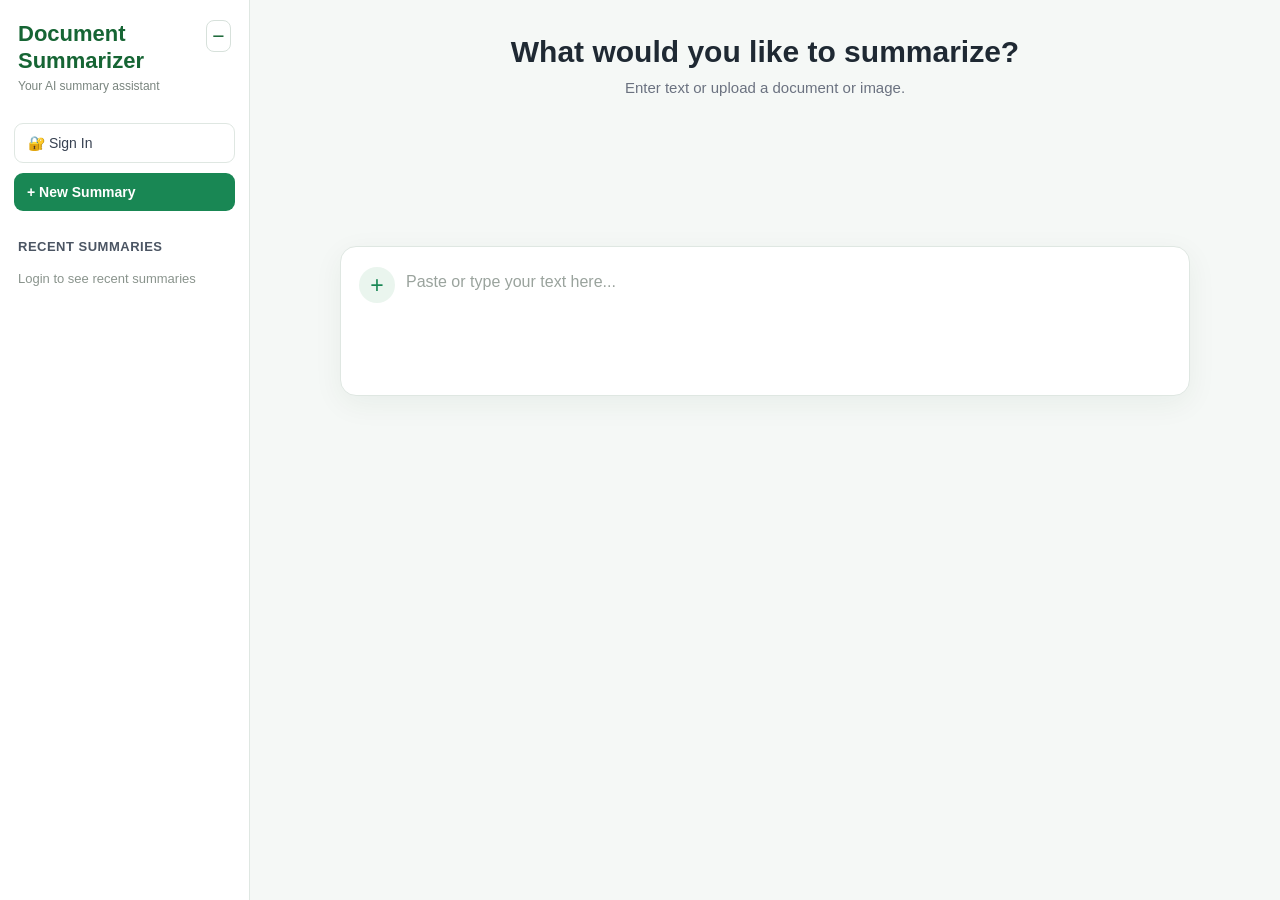
==== frontend/pages/app.html @ 3ccc8717 "Initial commit" ====
<!DOCTYPE html>
<html lang="en">

<head>
    <meta charset="UTF-8">

    <meta
        name="viewport"
        content="width=device-width, initial-scale=1.0"
    >

    <title>Document Summarizer</title>

    <link rel="stylesheet" href="../css/app.css">
</head>

<body>

    <div class="app-layout">

        <!-- Open Sidebar -->
        <button
            type="button"
            id="openSidebarBtn"
            class="open-sidebar-btn"
            aria-label="Open sidebar"
        >
            +
        </button>


        <!-- Sidebar -->
        <aside class="sidebar">

            <div class="sidebar-header">

                <div>
                    <h2>Document Summarizer</h2>
                    <p>Your AI summary assistant</p>
                </div>

                <button
                    type="button"
                    id="collapseSidebarBtn"
                    class="collapse-sidebar-btn"
                    aria-label="Collapse sidebar"
                >
                    −
                </button>

            </div>


            <!-- Sidebar Actions -->
            <div class="sidebar-actions">

                <button
                    type="button"
                    class="account-btn"
                    id="accountBtn"
                >
                    👤 Account
                </button>

                <button
                    type="button"
                    class="new-chat-btn"
                    id="newChatBtn"
                >
                    + New Summary
                </button>

            </div>


            <!-- Recent Summaries -->
            <section class="recent-section">

                <h3>Recent Summaries</h3>

                <div id="recentSummaries">
                    <p class="empty-history">
                        No recent summaries
                    </p>
                </div>

            </section>


            <!-- Logout -->
            <div
                class="sidebar-bottom"
                id="sidebarBottom"
            >
                <button
                    type="button"
                    class="sidebar-btn"
                    id="logoutBtn"
                >
                    ↪ Logout
                </button>
            </div>

        </aside>


        <!-- Main Content -->
        <main class="main-content">

            <header class="top-bar">
                <h1>What would you like to summarize?</h1>

                <p>
                    Enter text or upload a document or image.
                </p>
            </header>


            <!-- Summarizer -->
            <section class="summarizer-area">

                <div class="input-box">

                    <!-- Add Attachment -->
                    <button
                        type="button"
                        class="plus-btn"
                        id="plusBtn"
                        aria-label="Add document or image"
                    >
                        +
                    </button>


                    <!-- Text -->
                    <textarea
                        id="textInput"
                        placeholder="Paste or type your text here..."
                    ></textarea>


                    <!-- Selected Document -->
                    <div
                        id="selectedFile"
                        class="selected-file hidden"
                    >
                        <span id="fileIcon">📄</span>

                        <span id="fileName"></span>

                        <button
                            type="button"
                            class="remove-file-btn"
                            id="removeFileBtn"
                            aria-label="Remove document"
                        >
                            ✕
                        </button>
                    </div>


                    <!-- Selected Image -->
                    <div
                        id="imagePreviewContainer"
                        class="selected-file hidden"
                    >
                        <img
                            id="imagePreview"
                            src=""
                            alt="Selected image"
                        >

                        <span id="imageName"></span>

                        <button
                            type="button"
                            class="remove-file-btn"
                            id="removeImageBtn"
                            aria-label="Remove image"
                        >
                            ✕
                        </button>
                    </div>

                </div>


                <!-- Attachment Menu -->
                <div
                    id="plusMenu"
                    class="plus-menu hidden"
                >
                    <button
                        type="button"
                        class="menu-option"
                        id="documentOption"
                    >
                        📄
                        <span>Upload Document</span>
                    </button>

                    <button
                        type="button"
                        class="menu-option"
                        id="imageOption"
                    >
                        🖼️
                        <span>Upload Image</span>
                    </button>
                </div>


                <!-- Hidden File Inputs -->
                <input
                    type="file"
                    id="documentInput"
                    accept=".pdf,.docx,.txt"
                    hidden
                >

                <input
                    type="file"
                    id="imageInput"
                    accept=".jpg,.jpeg,.png"
                    hidden
                >


                <!-- Summarize -->
                <button
                    type="button"
                    id="summarizeBtn"
                    class="summarize-btn hidden"
                >
                    Generate Summary
                </button>


                <!-- Loading -->
                <p
                    id="loading"
                    class="loading hidden"
                >
                    Processing your content...
                </p>


                <!-- Error -->
                <p
                    id="error"
                    class="error hidden"
                ></p>


                <!-- Result -->
                <section
                    id="result"
                    class="result hidden"
                >
                    <div class="result-header">

                        <div>
                            <h2>Summary</h2>
                            <p>Your content summarized for quick reading.</p>
                        </div>

                        <button
                            type="button"
                            id="closeResultBtn"
                            aria-label="Close summary"
                        >
                            ✕
                        </button>

                    </div>

                    <div
                        id="summaryText"
                        class="summary-text"
                    ></div>

                </section>

            </section>

        </main>

    </div>


    <script src="../js/app.js"></script>

</body>
</html>
---- frontend/css/app.css ----
/* ========================================
   GLOBAL
======================================== */

* {
    box-sizing: border-box;
}

html,
body {
    margin: 0;
    padding: 0;
    width: 100%;
    min-height: 100%;
}

body {
    font-family: Arial, sans-serif;
    background: #f5f8f6;
    color: #1f2933;
}


/* ========================================
   APP LAYOUT
======================================== */

.app-layout {
    display: flex;
    width: 100%;
    min-height: 100vh;
}


/* ========================================
   SIDEBAR
======================================== */

.sidebar {
    position: relative;

    width: 250px;
    min-width: 250px;
    height: 100vh;

    padding: 20px 14px;

    background: #ffffff;
    border-right: 1px solid #dfe7e2;

    display: flex;
    flex-direction: column;

    transition: width 0.3s ease;
}


/* ========================================
   SIDEBAR HEADER
======================================== */

.sidebar-header {
    display: flex;
    align-items: flex-start;
    justify-content: space-between;

    margin-bottom: 30px;

    padding: 0 4px;
}

.sidebar-header h2 {
    margin: 0;

    color: #166534;

    font-size: 22px;
    line-height: 27px;
}

.sidebar-header p {
    margin: 5px 0 0;

    color: #7a857f;

    font-size: 12px;
}


/* ========================================
   COLLAPSE BUTTON
======================================== */

.collapse-sidebar-btn {
    width: 32px;
    height: 32px;

    padding: 0;

    border: 1px solid #d7e1db;
    border-radius: 8px;

    background: #ffffff;
    color: #166534;

    font-size: 21px;

    cursor: pointer;
}

.collapse-sidebar-btn:hover {
    background: #eaf5ee;
}


/* ========================================
   SIDEBAR ACTIONS
======================================== */

.sidebar-actions {
    display: flex;
    flex-direction: column;

    gap: 10px;
}


/* ========================================
   ACCOUNT BUTTON
======================================== */

.account-btn {
    width: 100%;

    padding: 11px 13px;

    background: #ffffff;
    color: #374151;

    border: 1px solid #dfe7e2;
    border-radius: 9px;

    text-align: left;

    font-size: 14px;

    cursor: pointer;

    transition: 0.2s;
}

.account-btn:hover {
    background: #f1f8f3;
    border-color: #9fc9ac;
}


/* ========================================
   NEW SUMMARY BUTTON
======================================== */

.new-chat-btn {
    width: 100%;

    padding: 11px 13px;

    background: #198754;
    color: #ffffff;

    border: none;
    border-radius: 9px;

    text-align: left;

    font-size: 14px;
    font-weight: 600;

    cursor: pointer;

    transition: 0.2s;
}

.new-chat-btn:hover {
    background: #146c43;
}


/* ========================================
   RECENT SUMMARIES
======================================== */

.recent-section {
    display: flex;
    flex-direction: column;

    flex: 1;

    min-height: 0;

    margin-top: 28px;
}

.recent-section h3 {
    margin: 0 0 12px 4px;

    color: #4b5563;

    font-size: 13px;
    font-weight: 600;

    text-transform: uppercase;
    letter-spacing: 0.5px;
}

#recentSummaries {
    overflow-y: auto;

    padding-right: 4px;
}


/* Recent item created by app.js */

.history-item {
    margin-bottom: 8px;
    padding: 11px 12px;

    background: #ffffff;

    border: 1px solid #e2e8e4;
    border-radius: 9px;

    cursor: pointer;

    transition: 0.2s;
}

.history-item:hover {
    background: #f1f8f3;
    border-color: #a9d3b6;

    transform: translateY(-1px);
}

.history-title {
    overflow: hidden;

    color: #26332a;

    font-size: 13px;
    font-weight: 600;

    text-overflow: ellipsis;
    white-space: nowrap;
}

.history-type {
    margin-top: 5px;

    color: #7a857f;

    font-size: 11px;

    text-transform: capitalize;
}

.empty-history {
    margin: 5px 4px;

    color: #8a948d;

    font-size: 13px;
}


/* ========================================
   LOGOUT
======================================== */

.sidebar-bottom {
    margin-top: auto;

    padding-top: 15px;

    border-top: 1px solid #e5ebe7;
}

.sidebar-btn {
    width: 100%;

    padding: 11px 13px;

    background: #ffffff;
    color: #b42318;

    border: 1px solid #f0d4d1;
    border-radius: 9px;

    text-align: left;

    font-size: 14px;

    cursor: pointer;

    transition: 0.2s;
}

.sidebar-btn:hover {
    background: #fff3f2;
}


/* ========================================
   MAIN CONTENT
======================================== */

.main-content {
    flex: 1;

    min-width: 0;

    padding: 35px;

    overflow: auto;
}


/* ========================================
   TOP BAR
======================================== */

.top-bar {
    width: 100%;

    text-align: center;
}

.top-bar h1 {
    margin: 0;

    color: #1f2933;

    font-size: 30px;
    font-weight: 700;
}

.top-bar p {
    margin: 10px 0 0;

    color: #6b7280;

    font-size: 15px;
}


/* ========================================
   SUMMARIZER AREA
======================================== */

.summarizer-area {
    position: relative;

    width: 100%;
    max-width: 850px;

    margin: 150px auto 0;
}


/* ========================================
   INPUT BOX
======================================== */

.input-box {
    position: relative;

    width: 100%;
    min-height: 150px;

    padding: 20px 22px 20px 65px;

    background: #ffffff;

    border: 1px solid #dfe7e2;
    border-radius: 16px;

    box-shadow: 0 8px 30px rgba(20, 60, 35, 0.06);

    transition: 0.2s;
}

.input-box:focus-within {
    border-color: #69b784;

    box-shadow: 0 8px 30px rgba(25, 135, 84, 0.12);
}


/* ========================================
   TEXTAREA
======================================== */

.input-box textarea {
    display: block;

    width: 100%;
    height: 105px;

    padding: 3px 0;

    margin: 0;

    border: none;
    outline: none;

    resize: none;

    background: transparent;

    font-family: Arial, sans-serif;

    font-size: 16px;
    line-height: 24px;

    color: #26332a;
}

.input-box textarea::placeholder {
    color: #9aa39d;
}


/* ========================================
   ATTACHMENT PLUS BUTTON
======================================== */

.plus-btn {
    position: absolute;

    top: 20px;
    left: 18px;

    width: 36px;
    height: 36px;

    padding: 0;

    border: none;
    border-radius: 50%;

    background: #eaf5ee;
    color: #198754;

    font-size: 23px;
    line-height: 36px;

    text-align: center;

    cursor: pointer;

    transition: 0.2s;
}

.plus-btn:hover {
    background: #d8efe0;

    transform: scale(1.05);
}


/* ========================================
   ATTACHMENT MENU
======================================== */

.plus-menu {
    position: absolute;

    top: 160px;
    left: 0;

    width: 210px;

    padding: 7px;

    background: #ffffff;

    border: 1px solid #dfe7e2;
    border-radius: 12px;

    box-shadow: 0 12px 30px rgba(0, 0, 0, 0.12);

    z-index: 100;
}


/* ========================================
   MENU OPTIONS
======================================== */

.menu-option {
    display: flex;

    align-items: center;

    gap: 10px;

    width: 100%;

    padding: 12px;

    border: none;
    border-radius: 8px;

    background: transparent;

    color: #374151;

    font-size: 14px;

    text-align: left;

    cursor: pointer;

    transition: 0.2s;
}

.menu-option:hover {
    background: #edf8f0;

    color: #166534;
}


/* ========================================
   SELECTED FILE / IMAGE
======================================== */

.selected-file {
    display: flex;

    align-items: center;

    gap: 10px;

    width: fit-content;
    max-width: 90%;

    margin-top: 10px;

    padding: 8px 11px;

    background: #edf8f0;

    border: 1px solid #d7eadc;
    border-radius: 10px;

    font-size: 13px;

    color: #374151;
}

#fileName,
#imageName {
    max-width: 400px;

    overflow: hidden;

    text-overflow: ellipsis;
    white-space: nowrap;
}


/* Image preview */

#imagePreview {
    width: 55px;
    height: 55px;

    object-fit: cover;

    border-radius: 8px;
}


/* ========================================
   REMOVE FILE
======================================== */

.remove-file-btn {
    padding: 0;

    border: none;

    background: transparent;

    color: #6b7280;

    font-size: 16px;

    cursor: pointer;
}

.remove-file-btn:hover {
    color: #b42318;
}


/* ========================================
   GENERATE SUMMARY BUTTON
======================================== */

.summarize-btn {
    display: block;

    margin: 22px auto 0;

    padding: 12px 30px;

    background: #198754;
    color: #ffffff;

    border: none;
    border-radius: 9px;

    font-size: 14px;
    font-weight: 600;

    cursor: pointer;

    box-shadow: 0 5px 15px rgba(25, 135, 84, 0.2);

    transition: 0.2s;
}

.summarize-btn:hover {
    background: #146c43;

    transform: translateY(-1px);
}


/* ========================================
   LOADING
======================================== */

.loading {
    margin-top: 20px;

    color: #198754;

    text-align: center;

    font-size: 14px;
    font-weight: 500;
}


/* ========================================
   ERROR
======================================== */

.error {
    margin-top: 20px;

    padding: 12px;

    background: #fff3f2;

    border: 1px solid #f3d1cd;
    border-radius: 9px;

    color: #b42318;

    text-align: center;

    font-size: 13px;
}


/* ========================================
   SUMMARY RESULT
======================================== */

.result {
    width: 100%;
    max-width: 750px;

    margin: 35px auto 0;

    padding: 24px;

    background: #ffffff;

    border: 1px solid #dfe7e2;
    border-radius: 16px;

    box-shadow: 0 8px 30px rgba(20, 60, 35, 0.06);
}

.result-header {
    display: flex;

    align-items: flex-start;
    justify-content: space-between;

    gap: 20px;

    padding-bottom: 15px;

    border-bottom: 1px solid #e5ebe7;
}

.result-header h2 {
    margin: 0;

    color: #166534;

    font-size: 21px;
}

.result-header p {
    margin: 5px 0 0;

    color: #7a857f;

    font-size: 13px;
}

#closeResultBtn {
    width: 32px;
    height: 32px;

    padding: 0;

    border: none;
    border-radius: 7px;

    background: #f5f7f6;

    color: #6b7280;

    font-size: 17px;

    cursor: pointer;
}

#closeResultBtn:hover {
    background: #ffe9e7;

    color: #b42318;
}

.summary-text {
    padding-top: 18px;

    color: #374151;

    font-size: 15px;
    line-height: 25px;

    white-space: pre-wrap;
}


/* ========================================
   HIDDEN
======================================== */

.hidden {
    display: none !important;
}


/* ========================================
   SIDEBAR COLLAPSED
======================================== */

.app-layout.sidebar-collapsed .sidebar {
    width: 0;
    min-width: 0;

    padding-left: 0;
    padding-right: 0;

    border-right: none;

    overflow: hidden;
}

.app-layout.sidebar-collapsed .sidebar > * {
    visibility: hidden;
}


/* ========================================
   OPEN SIDEBAR BUTTON
======================================== */

.open-sidebar-btn {
    position: fixed;

    top: 15px;
    left: 15px;

    width: 38px;
    height: 38px;

    padding: 0;

    display: none;

    border: 1px solid #d7e1db;
    border-radius: 9px;

    background: #ffffff;
    color: #198754;

    font-size: 24px;

    cursor: pointer;

    box-shadow: 0 4px 15px rgba(0, 0, 0, 0.08);

    z-index: 1000;
}

.open-sidebar-btn:hover {
    background: #eaf5ee;
}

.app-layout.sidebar-collapsed .open-sidebar-btn {
    display: block;
}


/* ========================================
   RESPONSIVE
======================================== */

@media (max-width: 800px) {

    .sidebar {
        width: 210px;
        min-width: 210px;
    }

    .main-content {
        padding: 25px 18px;
    }

    .top-bar h1 {
        font-size: 24px;
    }

    .top-bar p {
        font-size: 14px;
    }

    .summarizer-area {
        margin-top: 80px;
    }

    .input-box {
        padding-left: 60px;
    }

    #fileName,
    #imageName {
        max-width: 180px;
    }

}


@media (max-width: 550px) {

    .sidebar {
        width: 190px;
        min-width: 190px;
    }

    .main-content {
        padding: 20px 12px;
    }

    .summarizer-area {
        margin-top: 60px;
    }

    .top-bar h1 {
        font-size: 21px;
    }

    .input-box {
        min-height: 140px;

        padding: 18px 15px 18px 55px;
    }

    .result {
        padding: 18px;
    }

}
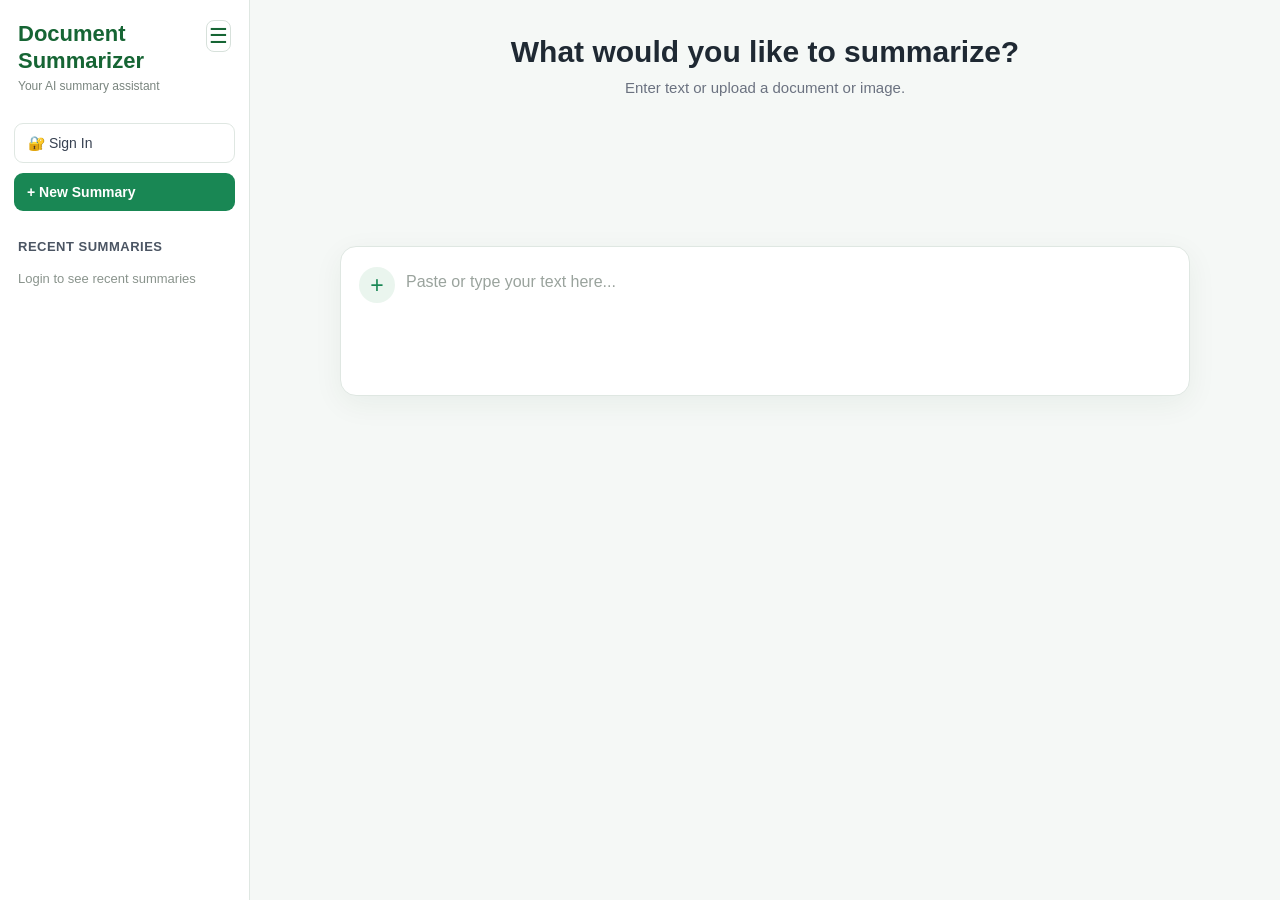
==== commit 86386c0b: "Improve Android mobile responsiveness" ====
--- a/frontend/pages/app.html
+++ b/frontend/pages/app.html
@@ -29,26 +29,37 @@
         </button>
 
 
-        <!-- Sidebar -->
-        <aside class="sidebar">
-
-            <div class="sidebar-header">
-
-                <div>
-                    <h2>Document Summarizer</h2>
-                    <p>Your AI summary assistant</p>
-                </div>
-
-                <button
-                    type="button"
-                    id="collapseSidebarBtn"
-                    class="collapse-sidebar-btn"
-                    aria-label="Collapse sidebar"
-                >
-                    −
-                </button>
-
-            </div>
+        <!-- Open Sidebar -->
+<button
+    type="button"
+    id="openSidebarBtn"
+    class="open-sidebar-btn"
+    aria-label="Open sidebar"
+>
+    ☰
+</button>
+
+
+<!-- Sidebar -->
+<aside class="sidebar">
+
+    <div class="sidebar-header">
+
+        <div>
+            <h2>Document Summarizer</h2>
+            <p>Your AI summary assistant</p>
+        </div>
+
+        <button
+            type="button"
+            id="collapseSidebarBtn"
+            class="collapse-sidebar-btn"
+            aria-label="Collapse sidebar"
+        >
+            ☰
+        </button>
+
+    </div>
 
 
             <!-- Sidebar Actions -->
@@ -286,6 +297,113 @@
         </main>
 
     </div>
+    <!-- ========================================
+     ACCOUNT MODAL
+======================================== -->
+
+<div id="accountModal" class="modal hidden">
+
+    <div class="modal-box">
+
+        <button
+            id="closeAccountModal"
+            class="modal-close"
+            type="button"
+        >
+            ×
+        </button>
+
+        <div class="modal-icon">
+            👤
+        </div>
+
+        <h2>
+            Account Information
+        </h2>
+
+        <div class="account-info">
+
+            <div class="account-row">
+
+                <span class="account-label">
+                    Username
+                </span>
+
+                <span
+                    id="modalUsername"
+                    class="account-value"
+                >
+                </span>
+
+            </div>
+
+
+            <div class="account-row">
+
+                <span class="account-label">
+                    Email
+                </span>
+
+                <span
+                    id="modalEmail"
+                    class="account-value"
+                >
+                </span>
+
+            </div>
+
+        </div>
+
+    </div>
+
+</div>
+
+
+<!-- ========================================
+     LOGOUT MODAL
+======================================== -->
+
+<div id="logoutModal" class="modal hidden">
+
+    <div class="modal-box logout-modal-box">
+
+        <div class="modal-icon">
+            🚪
+        </div>
+
+        <h2>
+            Logout?
+        </h2>
+
+        <p class="modal-message">
+            Are you sure you want to logout?
+        </p>
+
+
+        <div class="modal-actions">
+
+            <button
+                id="cancelLogoutBtn"
+                class="modal-cancel-btn"
+                type="button"
+            >
+                No
+            </button>
+
+
+            <button
+                id="confirmLogoutBtn"
+                class="modal-confirm-btn"
+                type="button"
+            >
+                Yes
+            </button>
+
+        </div>
+
+    </div>
+
+</div>
 
 
     <script src="../js/app.js"></script>
--- a/frontend/css/app.css
+++ b/frontend/css/app.css
@@ -901,4 +901,480 @@
         padding: 18px;
     }
 
+}
+
+
+
+
+
+/* ========================================
+   MOBILE ANDROID RESPONSIVE
+======================================== */
+
+@media (max-width: 600px) {
+
+    /* App layout */
+    .app-layout {
+        display: block;
+    }
+
+
+    /* Sidebar becomes overlay */
+    .sidebar {
+        position: fixed;
+
+        top: 0;
+        left: 0;
+
+        width: 250px;
+        min-width: 250px;
+
+        height: 100vh;
+
+        z-index: 999;
+
+        box-shadow: 4px 0 20px rgba(0, 0, 0, 0.12);
+    }
+
+
+    /* Hide sidebar when collapsed */
+    .app-layout.sidebar-collapsed .sidebar {
+        width: 0;
+        min-width: 0;
+    }
+
+
+    /* Main content uses full screen */
+    .main-content {
+        width: 100%;
+
+        padding: 20px 14px;
+
+        min-height: 100vh;
+    }
+
+
+    /* Heading */
+    .top-bar h1 {
+        font-size: 23px;
+    }
+
+    .top-bar p {
+        font-size: 13px;
+
+        line-height: 20px;
+    }
+
+
+    /* Reduce empty space */
+    .summarizer-area {
+        margin-top: 45px;
+    }
+
+
+    /* Input area */
+    .input-box {
+        min-height: 150px;
+
+        padding:
+            18px
+            14px
+            18px
+            55px;
+
+        border-radius: 14px;
+    }
+
+
+    .input-box textarea {
+        height: 110px;
+
+        font-size: 16px;
+
+        line-height: 23px;
+    }
+
+
+    /* Plus button */
+    .plus-btn {
+        top: 17px;
+        left: 13px;
+
+        width: 34px;
+        height: 34px;
+
+        font-size: 21px;
+    }
+
+
+    /* Attachment menu */
+    .plus-menu {
+        top: 150px;
+
+        left: 0;
+
+        width: 200px;
+
+        z-index: 1000;
+    }
+
+
+    /* Selected file */
+    .selected-file {
+        width: 100%;
+        max-width: 100%;
+    }
+
+
+    #fileName,
+    #imageName {
+        max-width: 200px;
+    }
+
+
+    /* Generate button - easier to tap */
+    .summarize-btn {
+        width: 100%;
+
+        min-height: 48px;
+
+        margin-top: 18px;
+
+        font-size: 15px;
+    }
+
+
+    /* Summary result */
+    .result {
+        margin-top: 25px;
+
+        padding: 17px;
+
+        border-radius: 14px;
+    }
+
+
+    .result-header {
+        gap: 10px;
+    }
+
+
+    .result-header h2 {
+        font-size: 19px;
+    }
+
+
+    .summary-text {
+        font-size: 15px;
+
+        line-height: 24px;
+
+        overflow-wrap: anywhere;
+    }
+
+
+    /* Open sidebar button */
+    .open-sidebar-btn {
+        top: 10px;
+        left: 10px;
+
+        width: 42px;
+        height: 42px;
+
+        font-size: 23px;
+    }
+
+}
+
+
+
+/* ========================================
+   CUSTOM MODALS
+======================================== */
+
+.modal {
+    position: fixed;
+
+    top: 0;
+    left: 0;
+
+    width: 100%;
+    height: 100vh;
+
+    display: flex;
+
+    align-items: center;
+    justify-content: center;
+
+    padding: 20px;
+
+    background: rgba(20, 30, 25, 0.35);
+
+    z-index: 5000;
+}
+
+
+/* ========================================
+   MODAL BOX
+======================================== */
+
+.modal-box {
+    position: relative;
+
+    width: 100%;
+    max-width: 360px;
+
+    padding: 28px 25px;
+
+    background: #ffffff;
+
+    border-radius: 18px;
+
+    box-shadow:
+        0 20px 60px rgba(0, 0, 0, 0.18);
+
+    animation: modalOpen 0.2s ease;
+}
+
+
+/* ========================================
+   MODAL ANIMATION
+======================================== */
+
+@keyframes modalOpen {
+
+    from {
+        opacity: 0;
+        transform: scale(0.95) translateY(-10px);
+    }
+
+    to {
+        opacity: 1;
+        transform: scale(1) translateY(0);
+    }
+
+}
+
+
+/* ========================================
+   MODAL ICON
+======================================== */
+
+.modal-icon {
+    width: 52px;
+    height: 52px;
+
+    margin: 0 auto 15px;
+
+    display: flex;
+
+    align-items: center;
+    justify-content: center;
+
+    background: #eaf5ee;
+
+    border-radius: 50%;
+
+    font-size: 24px;
+}
+
+
+/* ========================================
+   MODAL TITLE
+======================================== */
+
+.modal-box h2 {
+    margin: 0 0 22px;
+
+    text-align: center;
+
+    color: #1f2933;
+
+    font-size: 20px;
+}
+
+
+/* ========================================
+   CLOSE BUTTON
+======================================== */
+
+.modal-close {
+    position: absolute;
+
+    top: 12px;
+    right: 14px;
+
+    width: 32px;
+    height: 32px;
+
+    border: none;
+
+    border-radius: 8px;
+
+    background: transparent;
+
+    color: #6b7280;
+
+    font-size: 25px;
+
+    line-height: 30px;
+
+    cursor: pointer;
+}
+
+.modal-close:hover {
+    background: #f1f5f3;
+}
+
+
+/* ========================================
+   ACCOUNT INFORMATION
+======================================== */
+
+.account-info {
+    display: flex;
+
+    flex-direction: column;
+
+    gap: 14px;
+}
+
+
+.account-row {
+    padding: 13px 14px;
+
+    background: #f6faf7;
+
+    border: 1px solid #e1ebe4;
+
+    border-radius: 10px;
+
+    display: flex;
+
+    flex-direction: column;
+
+    gap: 5px;
+}
+
+
+.account-label {
+    color: #7a857f;
+
+    font-size: 12px;
+
+    font-weight: 600;
+
+    text-transform: uppercase;
+}
+
+
+.account-value {
+    color: #26332a;
+
+    font-size: 15px;
+
+    overflow-wrap: anywhere;
+}
+
+
+/* ========================================
+   LOGOUT MODAL
+======================================== */
+
+.logout-modal-box {
+    max-width: 340px;
+
+    text-align: center;
+}
+
+
+.logout-modal-box h2 {
+    margin-bottom: 8px;
+}
+
+
+.modal-message {
+    margin: 0 0 25px;
+
+    color: #6b7280;
+
+    font-size: 14px;
+
+    line-height: 21px;
+}
+
+
+/* ========================================
+   MODAL BUTTONS
+======================================== */
+
+.modal-actions {
+    display: flex;
+
+    gap: 10px;
+}
+
+
+.modal-actions button {
+    flex: 1;
+
+    min-height: 44px;
+
+    border-radius: 9px;
+
+    font-size: 14px;
+
+    font-weight: 600;
+
+    cursor: pointer;
+}
+
+
+/* NO BUTTON */
+
+.modal-cancel-btn {
+    background: #ffffff;
+
+    color: #374151;
+
+    border: 1px solid #dfe7e2;
+}
+
+.modal-cancel-btn:hover {
+    background: #f5f8f6;
+}
+
+
+/* YES BUTTON */
+
+.modal-confirm-btn {
+    background: #b42318;
+
+    color: #ffffff;
+
+    border: none;
+}
+
+.modal-confirm-btn:hover {
+    background: #8f1c13;
+}
+
+
+/* ========================================
+   MOBILE
+======================================== */
+
+@media (max-width: 550px) {
+
+    .modal {
+        padding: 18px;
+    }
+
+
+    .modal-box {
+        max-width: 100%;
+
+        padding: 25px 20px;
+    }
+
 }
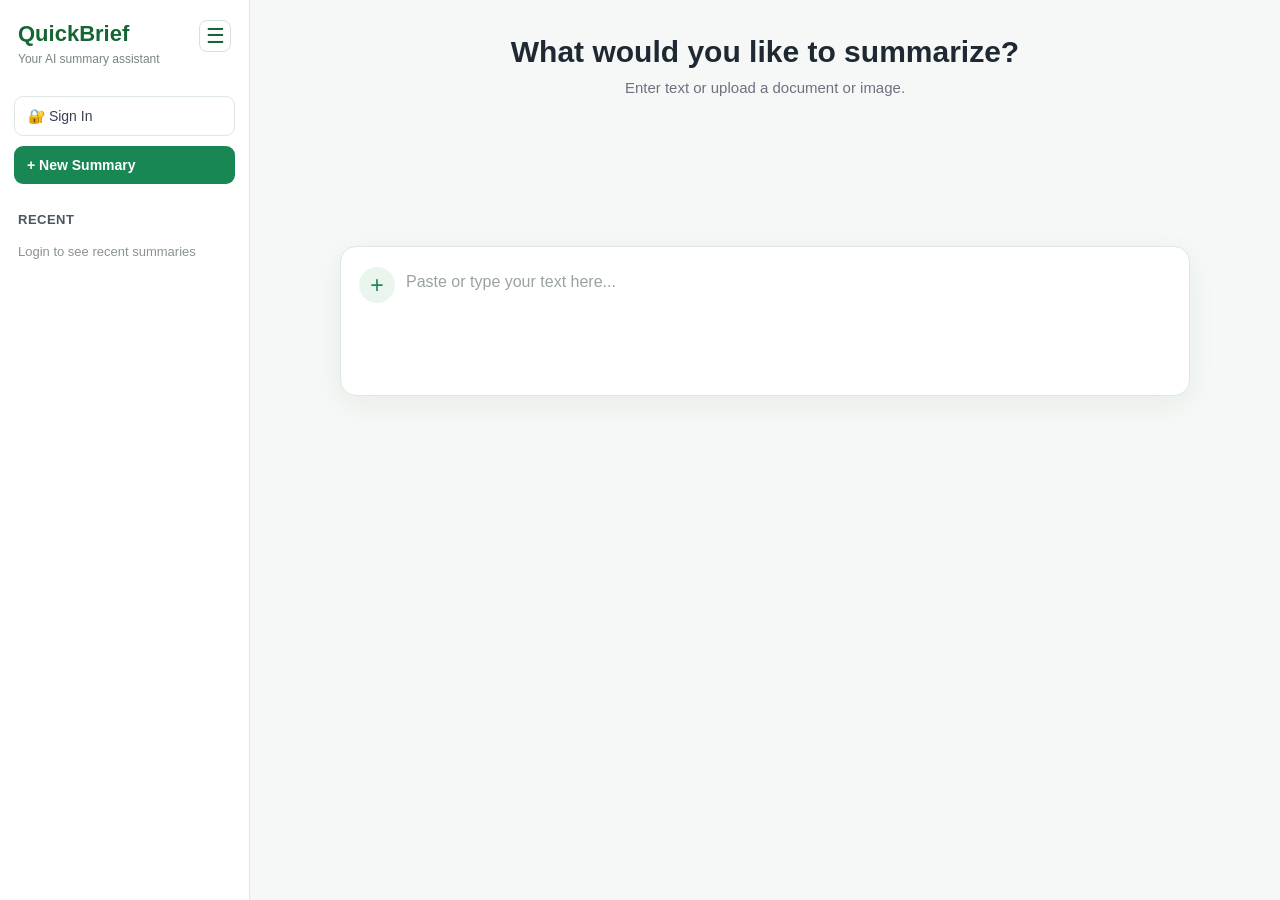
==== commit 1e9c4905: "Improve Android mobile responsiveness" ====
--- a/frontend/pages/app.html
+++ b/frontend/pages/app.html
@@ -9,7 +9,7 @@
         content="width=device-width, initial-scale=1.0"
     >
 
-    <title>Document Summarizer</title>
+    <title>QuickBrief</title>
 
     <link rel="stylesheet" href="../css/app.css">
 </head>
@@ -25,41 +25,30 @@
             class="open-sidebar-btn"
             aria-label="Open sidebar"
         >
-            +
-        </button>
-
-
-        <!-- Open Sidebar -->
-<button
-    type="button"
-    id="openSidebarBtn"
-    class="open-sidebar-btn"
-    aria-label="Open sidebar"
->
-    ☰
-</button>
-
-
-<!-- Sidebar -->
-<aside class="sidebar">
-
-    <div class="sidebar-header">
-
-        <div>
-            <h2>Document Summarizer</h2>
-            <p>Your AI summary assistant</p>
-        </div>
-
-        <button
-            type="button"
-            id="collapseSidebarBtn"
-            class="collapse-sidebar-btn"
-            aria-label="Collapse sidebar"
-        >
             ☰
         </button>
 
-    </div>
+
+        <!-- Sidebar -->
+        <aside class="sidebar">
+
+            <div class="sidebar-header">
+
+                <div>
+                    <h2>QuickBrief</h2>
+                    <p>Your AI summary assistant</p>
+                </div>
+
+                <button
+                    type="button"
+                    id="collapseSidebarBtn"
+                    class="collapse-sidebar-btn"
+                    aria-label="Collapse sidebar"
+                >
+                    ☰
+                </button>
+
+            </div>
 
 
             <!-- Sidebar Actions -->
@@ -87,7 +76,7 @@
             <!-- Recent Summaries -->
             <section class="recent-section">
 
-                <h3>Recent Summaries</h3>
+                <h3>Recent</h3>
 
                 <div id="recentSummaries">
                     <p class="empty-history">
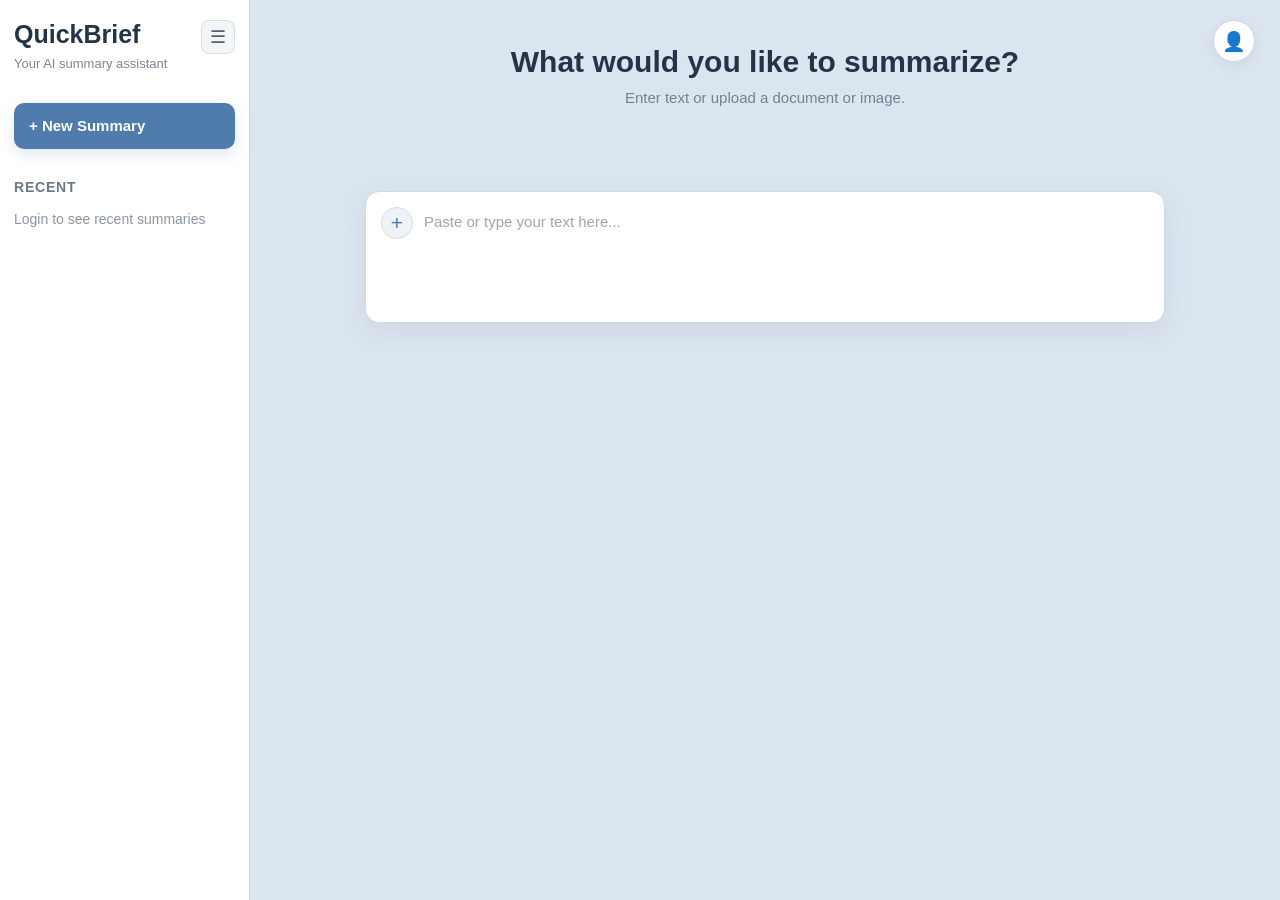
==== commit 399d04f5: "Improve Android mobile responsiveness" ====
--- a/frontend/pages/app.html
+++ b/frontend/pages/app.html
@@ -56,14 +56,6 @@
 
                 <button
                     type="button"
-                    class="account-btn"
-                    id="accountBtn"
-                >
-                    👤 Account
-                </button>
-
-                <button
-                    type="button"
                     class="new-chat-btn"
                     id="newChatBtn"
                 >
@@ -107,12 +99,31 @@
         <!-- Main Content -->
         <main class="main-content">
 
+            <!-- Top Right Account Button -->
+            <div class="top-right-actions">
+
+                <button
+                    type="button"
+                    id="accountBtn"
+                    class="account-icon-btn"
+                    aria-label="Account"
+                    title="Account"
+                >
+                    👤
+                </button>
+
+            </div>
+
+
+            <!-- Top Bar -->
             <header class="top-bar">
+
                 <h1>What would you like to summarize?</h1>
 
                 <p>
                     Enter text or upload a document or image.
                 </p>
+
             </header>
 
 
@@ -286,113 +297,115 @@
         </main>
 
     </div>
+
+
     <!-- ========================================
-     ACCOUNT MODAL
-======================================== -->
-
-<div id="accountModal" class="modal hidden">
-
-    <div class="modal-box">
-
-        <button
-            id="closeAccountModal"
-            class="modal-close"
-            type="button"
-        >
-            ×
-        </button>
-
-        <div class="modal-icon">
-            👤
-        </div>
-
-        <h2>
-            Account Information
-        </h2>
-
-        <div class="account-info">
-
-            <div class="account-row">
-
-                <span class="account-label">
-                    Username
-                </span>
-
-                <span
-                    id="modalUsername"
-                    class="account-value"
-                >
-                </span>
-
-            </div>
-
-
-            <div class="account-row">
-
-                <span class="account-label">
-                    Email
-                </span>
-
-                <span
-                    id="modalEmail"
-                    class="account-value"
-                >
-                </span>
-
-            </div>
-
-        </div>
-
-    </div>
-
-</div>
-
-
-<!-- ========================================
-     LOGOUT MODAL
-======================================== -->
-
-<div id="logoutModal" class="modal hidden">
-
-    <div class="modal-box logout-modal-box">
-
-        <div class="modal-icon">
-            🚪
-        </div>
-
-        <h2>
-            Logout?
-        </h2>
-
-        <p class="modal-message">
-            Are you sure you want to logout?
-        </p>
-
-
-        <div class="modal-actions">
+         ACCOUNT MODAL
+    ======================================== -->
+
+    <div id="accountModal" class="modal hidden">
+
+        <div class="modal-box">
 
             <button
-                id="cancelLogoutBtn"
-                class="modal-cancel-btn"
+                id="closeAccountModal"
+                class="modal-close"
                 type="button"
             >
-                No
+                ×
             </button>
 
-
-            <button
-                id="confirmLogoutBtn"
-                class="modal-confirm-btn"
-                type="button"
-            >
-                Yes
-            </button>
+            <div class="modal-icon">
+                👤
+            </div>
+
+            <h2>
+                Account Information
+            </h2>
+
+            <div class="account-info">
+
+                <div class="account-row">
+
+                    <span class="account-label">
+                        Username
+                    </span>
+
+                    <span
+                        id="modalUsername"
+                        class="account-value"
+                    >
+                    </span>
+
+                </div>
+
+
+                <div class="account-row">
+
+                    <span class="account-label">
+                        Email
+                    </span>
+
+                    <span
+                        id="modalEmail"
+                        class="account-value"
+                    >
+                    </span>
+
+                </div>
+
+            </div>
 
         </div>
 
     </div>
 
-</div>
+
+    <!-- ========================================
+         LOGOUT MODAL
+    ======================================== -->
+
+    <div id="logoutModal" class="modal hidden">
+
+        <div class="modal-box logout-modal-box">
+
+            <div class="modal-icon">
+                🚪
+            </div>
+
+            <h2>
+                Logout?
+            </h2>
+
+            <p class="modal-message">
+                Are you sure you want to logout?
+            </p>
+
+
+            <div class="modal-actions">
+
+                <button
+                    id="cancelLogoutBtn"
+                    class="modal-cancel-btn"
+                    type="button"
+                >
+                    No
+                </button>
+
+
+                <button
+                    id="confirmLogoutBtn"
+                    class="modal-confirm-btn"
+                    type="button"
+                >
+                    Yes
+                </button>
+
+            </div>
+
+        </div>
+
+    </div>
 
 
     <script src="../js/app.js"></script>
--- a/frontend/css/app.css
+++ b/frontend/css/app.css
@@ -1,6 +1,6 @@
-/* ========================================
-   GLOBAL
-======================================== */
+/* =========================================================
+   1. GLOBAL RESET
+========================================================= */
 
 * {
     box-sizing: border-box;
@@ -11,30 +11,32 @@
     margin: 0;
     padding: 0;
     width: 100%;
-    min-height: 100%;
+    height: 100%;
+    overflow: hidden;
 }
 
 body {
-    font-family: Arial, sans-serif;
-    background: #f5f8f6;
-    color: #1f2933;
-}
-
-
-/* ========================================
-   APP LAYOUT
-======================================== */
+    font-family: Arial, Helvetica, sans-serif;
+    background: #dbe5f0;
+    color: #243447;
+}
+
+
+/* =========================================================
+   2. MAIN APP LAYOUT
+========================================================= */
 
 .app-layout {
     display: flex;
     width: 100%;
-    min-height: 100vh;
-}
-
-
-/* ========================================
-   SIDEBAR
-======================================== */
+    height: 100vh;
+    overflow: hidden;
+}
+
+
+/* =========================================================
+   3. LEFT SIDEBAR
+========================================================= */
 
 .sidebar {
     position: relative;
@@ -46,460 +48,522 @@
     padding: 20px 14px;
 
     background: #ffffff;
-    border-right: 1px solid #dfe7e2;
+    border-right: 1px solid #cfd8e3;
 
     display: flex;
     flex-direction: column;
 
-    transition: width 0.3s ease;
-}
-
-
-/* ========================================
-   SIDEBAR HEADER
-======================================== */
+    overflow: hidden;
+
+    box-shadow: 3px 0 18px rgba(50, 70, 90, 0.05);
+
+    transition:
+        width 0.3s ease,
+        min-width 0.3s ease,
+        padding 0.3s ease;
+}
+
+
+/* =========================================================
+   4. SIDEBAR HEADER
+========================================================= */
 
 .sidebar-header {
-    display: flex;
-    align-items: flex-start;
-    justify-content: space-between;
-
-    margin-bottom: 30px;
-
-    padding: 0 4px;
+    position: relative;
+    margin-bottom: 32px;
+    padding-right: 40px;
 }
 
 .sidebar-header h2 {
     margin: 0;
 
-    color: #166534;
-
-    font-size: 22px;
-    line-height: 27px;
+    font-size: 25px;
+    line-height: 1.15;
+
+    color: #243447;
 }
 
 .sidebar-header p {
-    margin: 5px 0 0;
-
-    color: #7a857f;
-
-    font-size: 12px;
-}
-
-
-/* ========================================
-   COLLAPSE BUTTON
-======================================== */
+    margin: 7px 0 0;
+
+    color: #7a8795;
+
+    font-size: 13px;
+}
+
+
+/* =========================================================
+   5. COLLAPSE SIDEBAR BUTTON
+========================================================= */
 
 .collapse-sidebar-btn {
+    position: absolute;
+
+    top: 0;
+    right: 0;
+
+    width: 34px;
+    height: 34px;
+
+    padding: 0;
+
+    background: #f3f6f9;
+    color: #526170;
+
+    border: 1px solid #d6dee7;
+    border-radius: 8px;
+
+    font-size: 18px;
+
+    cursor: pointer;
+
+    display: flex;
+    align-items: center;
+    justify-content: center;
+
+    transition: 0.2s ease;
+}
+
+.collapse-sidebar-btn:hover {
+    background: #e8eef4;
+    color: #243447;
+}
+
+
+/* =========================================================
+   6. NEW SUMMARY BUTTON
+========================================================= */
+
+.new-chat-btn {
+    width: 100%;
+    height: 46px;
+
+    padding: 0 15px;
+
+    background: #4f7cac;
+    color: #ffffff;
+
+    border: none;
+    border-radius: 10px;
+
+    font-size: 15px;
+    font-weight: 600;
+
+    text-align: left;
+
+    cursor: pointer;
+
+    box-shadow: 0 5px 14px rgba(79, 124, 172, 0.18);
+
+    transition: 0.2s ease;
+}
+
+.new-chat-btn:hover {
+    background: #416b98;
+    transform: translateY(-1px);
+}
+
+
+/* =========================================================
+   7. RECENT SUMMARIES
+========================================================= */
+
+.recent-section {
+    margin-top: 30px;
+
+    flex: 1;
+    min-height: 0;
+
+    display: flex;
+    flex-direction: column;
+}
+
+.recent-section h3 {
+    margin: 0 0 16px 0;
+
+    font-size: 14px;
+    font-weight: 700;
+
+    color: #6b7a89;
+
+    text-transform: uppercase;
+    letter-spacing: 0.8px;
+}
+
+
+/* Recent history scrolling */
+
+#recentSummaries {
+    flex: 1;
+
+    overflow-y: auto;
+    overflow-x: hidden;
+
+    padding-right: 4px;
+
+    scrollbar-width: none;
+    -ms-overflow-style: none;
+}
+
+#recentSummaries::-webkit-scrollbar {
+    display: none;
+}
+
+
+.empty-history {
+    margin: 0;
+
+    color: #8a96a3;
+
+    font-size: 14px;
+}
+
+
+/* =========================================================
+   8. HISTORY ITEMS
+========================================================= */
+
+.history-item {
+    margin-bottom: 9px;
+    padding: 12px;
+
+    background: #f7f9fb;
+
+    border: 1px solid #dce4ec;
+    border-radius: 10px;
+
+    cursor: pointer;
+
+    transition: 0.2s ease;
+}
+
+.history-item:hover {
+    background: #edf3f8;
+    border-color: #aebfce;
+
+    transform: translateY(-1px);
+}
+
+
+.history-title {
+    overflow: hidden;
+
+    color: #2d3d4d;
+
+    font-size: 13px;
+    font-weight: 600;
+
+    text-overflow: ellipsis;
+    white-space: nowrap;
+}
+
+
+.history-type {
+    margin-top: 5px;
+
+    color: #7d8b99;
+
+    font-size: 11px;
+
+    text-transform: capitalize;
+}
+
+
+/* =========================================================
+   9. LOGOUT SECTION
+========================================================= */
+
+.sidebar-bottom {
+    margin-top: auto;
+
+    padding-top: 15px;
+
+    border-top: 1px solid #e0e6ec;
+}
+
+.sidebar-btn {
+    width: 100%;
+    height: 45px;
+
+    padding: 0 15px;
+
+    background: #ffffff;
+    color: #b54b4b;
+
+    border: 1px solid #e6caca;
+    border-radius: 9px;
+
+    text-align: left;
+
+    font-size: 15px;
+
+    cursor: pointer;
+
+    transition: 0.2s ease;
+}
+
+.sidebar-btn:hover {
+    background: #fff5f5;
+    border-color: #d99d9d;
+}
+
+
+/* =========================================================
+   10. MAIN CONTENT AREA
+
+   ONLY THIS AREA SCROLLS
+========================================================= */
+
+.main-content {
+    position: relative;
+
+    flex: 1;
+    min-width: 0;
+
+    height: 100vh;
+
+    padding: 45px 40px;
+
+    background: #dbe5f0;
+
+    display: flex;
+    flex-direction: column;
+    align-items: center;
+
+    overflow-y: auto;
+    overflow-x: hidden;
+
+    scrollbar-width: none;
+    -ms-overflow-style: none;
+}
+
+.main-content::-webkit-scrollbar {
+    display: none;
+}
+
+
+/* =========================================================
+   11. TOP RIGHT ACCOUNT BUTTON
+========================================================= */
+
+.top-right-actions {
+    position: absolute;
+
+    top: 20px;
+    right: 25px;
+
+    z-index: 100;
+}
+
+
+.account-icon-btn {
+    width: 42px;
+    height: 42px;
+
+    padding: 0;
+
+    background: #ffffff;
+    color: #526170;
+
+    border: 1px solid #cfd8e3;
+    border-radius: 50%;
+
+    font-size: 19px;
+
+    cursor: pointer;
+
+    display: flex;
+    align-items: center;
+    justify-content: center;
+
+    box-shadow: 0 4px 12px rgba(50, 70, 90, 0.08);
+
+    transition: 0.2s ease;
+}
+
+.account-icon-btn:hover {
+    background: #f2f6fa;
+    color: #243447;
+
+    transform: translateY(-1px);
+}
+
+
+/* =========================================================
+   12. PAGE HEADING
+========================================================= */
+
+.top-bar {
+    width: 100%;
+
+    margin: 0;
+    padding: 0;
+
+    text-align: center;
+}
+
+.top-bar h1 {
+    margin: 0;
+
+    font-size: 30px;
+    font-weight: 700;
+
+    color: #243447;
+}
+
+.top-bar p {
+    margin: 10px 0 0;
+
+    color: #718091;
+
+    font-size: 15px;
+}
+
+
+/* =========================================================
+   13. SUMMARIZER AREA
+========================================================= */
+
+.summarizer-area {
+    position: relative;
+
+    width: 100%;
+    max-width: 800px;
+
+    margin: 85px auto 50px;
+}
+
+
+/* =========================================================
+   14. MAIN INPUT BOX
+========================================================= */
+
+.input-box {
+    position: relative;
+
+    width: 100%;
+    min-height: 130px;
+
+    padding: 18px 20px 18px 58px;
+
+    background: #ffffff;
+
+    border: 1px solid #cfd8e3;
+    border-radius: 14px;
+
+    box-shadow: 0 8px 28px rgba(50, 70, 90, 0.08);
+
+    transition: 0.2s ease;
+}
+
+.input-box:focus-within {
+    border-color: #8da9c2;
+
+    box-shadow: 0 8px 28px rgba(79, 124, 172, 0.13);
+}
+
+
+/* =========================================================
+   15. TEXT AREA
+========================================================= */
+
+.input-box textarea {
+    width: 100%;
+    height: 90px;
+
+    padding: 0;
+
+    border: none;
+    outline: none;
+
+    resize: none;
+
+    background: transparent;
+
+    color: #2d3d4d;
+
+    font-family: inherit;
+
+    font-size: 15px;
+    line-height: 1.6;
+}
+
+.input-box textarea::placeholder {
+    color: #9aa6b2;
+}
+
+
+/* =========================================================
+   16. PLUS BUTTON
+========================================================= */
+
+.plus-btn {
+    position: absolute;
+
+    top: 15px;
+    left: 15px;
+
     width: 32px;
     height: 32px;
 
     padding: 0;
 
-    border: 1px solid #d7e1db;
-    border-radius: 8px;
-
-    background: #ffffff;
-    color: #166534;
+    background: #eef3f7;
+    color: #4f7cac;
+
+    border: 1px solid #d3dee8;
+    border-radius: 50%;
 
     font-size: 21px;
 
     cursor: pointer;
-}
-
-.collapse-sidebar-btn:hover {
-    background: #eaf5ee;
-}
-
-
-/* ========================================
-   SIDEBAR ACTIONS
-======================================== */
-
-.sidebar-actions {
-    display: flex;
-    flex-direction: column;
-
-    gap: 10px;
-}
-
-
-/* ========================================
-   ACCOUNT BUTTON
-======================================== */
-
-.account-btn {
-    width: 100%;
-
-    padding: 11px 13px;
-
-    background: #ffffff;
-    color: #374151;
-
-    border: 1px solid #dfe7e2;
-    border-radius: 9px;
-
-    text-align: left;
-
-    font-size: 14px;
-
-    cursor: pointer;
-
-    transition: 0.2s;
-}
-
-.account-btn:hover {
-    background: #f1f8f3;
-    border-color: #9fc9ac;
-}
-
-
-/* ========================================
-   NEW SUMMARY BUTTON
-======================================== */
-
-.new-chat-btn {
-    width: 100%;
-
-    padding: 11px 13px;
-
-    background: #198754;
-    color: #ffffff;
-
-    border: none;
-    border-radius: 9px;
-
-    text-align: left;
-
-    font-size: 14px;
-    font-weight: 600;
-
-    cursor: pointer;
-
-    transition: 0.2s;
-}
-
-.new-chat-btn:hover {
-    background: #146c43;
-}
-
-
-/* ========================================
-   RECENT SUMMARIES
-======================================== */
-
-.recent-section {
-    display: flex;
-    flex-direction: column;
-
-    flex: 1;
-
-    min-height: 0;
-
-    margin-top: 28px;
-}
-
-.recent-section h3 {
-    margin: 0 0 12px 4px;
-
-    color: #4b5563;
-
-    font-size: 13px;
-    font-weight: 600;
-
-    text-transform: uppercase;
-    letter-spacing: 0.5px;
-}
-
-#recentSummaries {
-    overflow-y: auto;
-
-    padding-right: 4px;
-}
-
-
-/* Recent item created by app.js */
-
-.history-item {
-    margin-bottom: 8px;
-    padding: 11px 12px;
-
-    background: #ffffff;
-
-    border: 1px solid #e2e8e4;
-    border-radius: 9px;
-
-    cursor: pointer;
-
-    transition: 0.2s;
-}
-
-.history-item:hover {
-    background: #f1f8f3;
-    border-color: #a9d3b6;
-
-    transform: translateY(-1px);
-}
-
-.history-title {
-    overflow: hidden;
-
-    color: #26332a;
-
-    font-size: 13px;
-    font-weight: 600;
-
-    text-overflow: ellipsis;
-    white-space: nowrap;
-}
-
-.history-type {
-    margin-top: 5px;
-
-    color: #7a857f;
-
-    font-size: 11px;
-
-    text-transform: capitalize;
-}
-
-.empty-history {
-    margin: 5px 4px;
-
-    color: #8a948d;
-
-    font-size: 13px;
-}
-
-
-/* ========================================
-   LOGOUT
-======================================== */
-
-.sidebar-bottom {
-    margin-top: auto;
-
-    padding-top: 15px;
-
-    border-top: 1px solid #e5ebe7;
-}
-
-.sidebar-btn {
-    width: 100%;
-
-    padding: 11px 13px;
-
-    background: #ffffff;
-    color: #b42318;
-
-    border: 1px solid #f0d4d1;
-    border-radius: 9px;
-
-    text-align: left;
-
-    font-size: 14px;
-
-    cursor: pointer;
-
-    transition: 0.2s;
-}
-
-.sidebar-btn:hover {
-    background: #fff3f2;
-}
-
-
-/* ========================================
-   MAIN CONTENT
-======================================== */
-
-.main-content {
-    flex: 1;
-
-    min-width: 0;
-
-    padding: 35px;
-
-    overflow: auto;
-}
-
-
-/* ========================================
-   TOP BAR
-======================================== */
-
-.top-bar {
-    width: 100%;
-
-    text-align: center;
-}
-
-.top-bar h1 {
-    margin: 0;
-
-    color: #1f2933;
-
-    font-size: 30px;
-    font-weight: 700;
-}
-
-.top-bar p {
-    margin: 10px 0 0;
-
-    color: #6b7280;
-
-    font-size: 15px;
-}
-
-
-/* ========================================
-   SUMMARIZER AREA
-======================================== */
-
-.summarizer-area {
-    position: relative;
-
-    width: 100%;
-    max-width: 850px;
-
-    margin: 150px auto 0;
-}
-
-
-/* ========================================
-   INPUT BOX
-======================================== */
-
-.input-box {
-    position: relative;
-
-    width: 100%;
-    min-height: 150px;
-
-    padding: 20px 22px 20px 65px;
-
-    background: #ffffff;
-
-    border: 1px solid #dfe7e2;
-    border-radius: 16px;
-
-    box-shadow: 0 8px 30px rgba(20, 60, 35, 0.06);
-
-    transition: 0.2s;
-}
-
-.input-box:focus-within {
-    border-color: #69b784;
-
-    box-shadow: 0 8px 30px rgba(25, 135, 84, 0.12);
-}
-
-
-/* ========================================
-   TEXTAREA
-======================================== */
-
-.input-box textarea {
-    display: block;
-
-    width: 100%;
-    height: 105px;
-
-    padding: 3px 0;
-
-    margin: 0;
-
-    border: none;
-    outline: none;
-
-    resize: none;
-
-    background: transparent;
-
-    font-family: Arial, sans-serif;
-
-    font-size: 16px;
-    line-height: 24px;
-
-    color: #26332a;
-}
-
-.input-box textarea::placeholder {
-    color: #9aa39d;
-}
-
-
-/* ========================================
-   ATTACHMENT PLUS BUTTON
-======================================== */
-
-.plus-btn {
-    position: absolute;
-
-    top: 20px;
-    left: 18px;
-
-    width: 36px;
-    height: 36px;
-
-    padding: 0;
-
-    border: none;
-    border-radius: 50%;
-
-    background: #eaf5ee;
-    color: #198754;
-
-    font-size: 23px;
-    line-height: 36px;
-
-    text-align: center;
-
-    cursor: pointer;
-
-    transition: 0.2s;
+
+    display: flex;
+    align-items: center;
+    justify-content: center;
+
+    transition: 0.2s ease;
 }
 
 .plus-btn:hover {
-    background: #d8efe0;
+    background: #e1ebf3;
+    border-color: #9fb5c8;
 
     transform: scale(1.05);
 }
 
 
-/* ========================================
-   ATTACHMENT MENU
-======================================== */
+/* =========================================================
+   17. PLUS MENU
+========================================================= */
 
 .plus-menu {
     position: absolute;
 
-    top: 160px;
+    top: 142px;
     left: 0;
 
-    width: 210px;
+    width: 205px;
 
     padding: 7px;
 
     background: #ffffff;
 
-    border: 1px solid #dfe7e2;
-    border-radius: 12px;
-
-    box-shadow: 0 12px 30px rgba(0, 0, 0, 0.12);
-
-    z-index: 100;
-}
-
-
-/* ========================================
-   MENU OPTIONS
-======================================== */
+    border: 1px solid #cfd8e3;
+    border-radius: 11px;
+
+    box-shadow: 0 10px 28px rgba(50, 70, 90, 0.14);
+
+    z-index: 200;
+}
+
+
+/* =========================================================
+   18. MENU OPTIONS
+========================================================= */
 
 .menu-option {
     display: flex;
-
     align-items: center;
 
     gap: 10px;
@@ -507,56 +571,52 @@
     width: 100%;
 
     padding: 12px;
+
+    background: transparent;
+    color: #3d4d5c;
 
     border: none;
     border-radius: 8px;
 
-    background: transparent;
-
-    color: #374151;
-
     font-size: 14px;
 
     text-align: left;
 
     cursor: pointer;
 
-    transition: 0.2s;
+    transition: 0.2s ease;
 }
 
 .menu-option:hover {
-    background: #edf8f0;
-
-    color: #166534;
-}
-
-
-/* ========================================
-   SELECTED FILE / IMAGE
-======================================== */
+    background: #eef3f7;
+    color: #243447;
+}
+
+
+/* =========================================================
+   19. SELECTED FILE / IMAGE
+========================================================= */
 
 .selected-file {
     display: flex;
-
     align-items: center;
 
-    gap: 10px;
+    gap: 8px;
 
     width: fit-content;
     max-width: 90%;
 
     margin-top: 10px;
-
-    padding: 8px 11px;
-
-    background: #edf8f0;
-
-    border: 1px solid #d7eadc;
-    border-radius: 10px;
+    padding: 8px 10px;
+
+    background: #f3f7fa;
+
+    border: 1px solid #d6e0e8;
+    border-radius: 9px;
+
+    color: #3d4d5c;
 
     font-size: 13px;
-
-    color: #374151;
 }
 
 #fileName,
@@ -578,13 +638,14 @@
 
     object-fit: cover;
 
+    border: 1px solid #d3dee8;
     border-radius: 8px;
 }
 
 
-/* ========================================
-   REMOVE FILE
-======================================== */
+/* =========================================================
+   20. REMOVE FILE BUTTON
+========================================================= */
 
 .remove-file-btn {
     padding: 0;
@@ -592,31 +653,34 @@
     border: none;
 
     background: transparent;
-
-    color: #6b7280;
-
-    font-size: 16px;
+    color: #7b8794;
+
+    font-size: 15px;
 
     cursor: pointer;
+
+    transition: 0.2s ease;
 }
 
 .remove-file-btn:hover {
-    color: #b42318;
-}
-
-
-/* ========================================
-   GENERATE SUMMARY BUTTON
-======================================== */
+    color: #c24f4f;
+}
+
+
+/* =========================================================
+   21. GENERATE SUMMARY BUTTON
+========================================================= */
 
 .summarize-btn {
     display: block;
 
-    margin: 22px auto 0;
-
-    padding: 12px 30px;
-
-    background: #198754;
+    width: auto;
+    height: auto;
+
+    margin: 20px auto 0;
+    padding: 12px 28px;
+
+    background: #4f7cac;
     color: #ffffff;
 
     border: none;
@@ -627,153 +691,167 @@
 
     cursor: pointer;
 
-    box-shadow: 0 5px 15px rgba(25, 135, 84, 0.2);
-
-    transition: 0.2s;
+    box-shadow: 0 6px 16px rgba(79, 124, 172, 0.2);
+
+    transition: 0.2s ease;
 }
 
 .summarize-btn:hover {
-    background: #146c43;
+    background: #416b98;
 
     transform: translateY(-1px);
 }
 
 
-/* ========================================
-   LOADING
-======================================== */
+/* =========================================================
+   22. LOADING
+========================================================= */
 
 .loading {
-    margin-top: 20px;
-
-    color: #198754;
+    margin-top: 22px;
+
+    color: #4f7cac;
+
+    font-size: 15px;
+    font-weight: 600;
 
     text-align: center;
-
-    font-size: 14px;
-    font-weight: 500;
-}
-
-
-/* ========================================
-   ERROR
-======================================== */
+}
+
+
+/* =========================================================
+   23. ERROR
+========================================================= */
 
 .error {
     margin-top: 20px;
-
     padding: 12px;
 
-    background: #fff3f2;
-
-    border: 1px solid #f3d1cd;
+    background: #fff5f5;
+
+    border: 1px solid #ebcaca;
     border-radius: 9px;
 
-    color: #b42318;
+    color: #b54747;
+
+    font-size: 14px;
 
     text-align: center;
-
-    font-size: 13px;
-}
-
-
-/* ========================================
-   SUMMARY RESULT
-======================================== */
+}
+
+
+/* =========================================================
+   24. SUMMARY RESULT
+========================================================= */
 
 .result {
     width: 100%;
-    max-width: 750px;
-
-    margin: 35px auto 0;
-
-    padding: 24px;
+    max-width: 800px;
+
+    margin: 30px auto 0;
+    padding: 25px;
 
     background: #ffffff;
 
-    border: 1px solid #dfe7e2;
-    border-radius: 16px;
-
-    box-shadow: 0 8px 30px rgba(20, 60, 35, 0.06);
-}
+    border: 1px solid #cfd8e3;
+    border-radius: 14px;
+
+    box-shadow: 0 8px 28px rgba(50, 70, 90, 0.08);
+}
+
+
+/* =========================================================
+   25. SUMMARY HEADER
+========================================================= */
 
 .result-header {
     display: flex;
-
     align-items: flex-start;
     justify-content: space-between;
 
     gap: 20px;
 
+    margin-bottom: 15px;
     padding-bottom: 15px;
 
-    border-bottom: 1px solid #e5ebe7;
+    border-bottom: 1px solid #e1e7ed;
 }
 
 .result-header h2 {
     margin: 0;
 
-    color: #166534;
-
-    font-size: 21px;
+    color: #243447;
+
+    font-size: 22px;
 }
 
 .result-header p {
-    margin: 5px 0 0;
-
-    color: #7a857f;
-
-    font-size: 13px;
-}
+    margin: 7px 0 0;
+
+    color: #7a8795;
+
+    font-size: 14px;
+}
+
+
+/* =========================================================
+   26. SUMMARY TEXT
+========================================================= */
+
+.summary-text {
+    color: #3b4a59;
+
+    font-size: 15px;
+    line-height: 1.7;
+
+    white-space: pre-wrap;
+    word-break: break-word;
+}
+
+
+/* =========================================================
+   27. CLOSE RESULT BUTTON
+========================================================= */
 
 #closeResultBtn {
-    width: 32px;
-    height: 32px;
+    width: 34px;
+    height: 34px;
 
     padding: 0;
 
-    border: none;
-    border-radius: 7px;
-
-    background: #f5f7f6;
-
-    color: #6b7280;
+    background: #f4f7f9;
+    color: #708090;
+
+    border: 1px solid #d7e0e8;
+    border-radius: 8px;
 
     font-size: 17px;
 
     cursor: pointer;
+
+    transition: 0.2s ease;
 }
 
 #closeResultBtn:hover {
-    background: #ffe9e7;
-
-    color: #b42318;
-}
-
-.summary-text {
-    padding-top: 18px;
-
-    color: #374151;
-
-    font-size: 15px;
-    line-height: 25px;
-
-    white-space: pre-wrap;
-}
-
-
-/* ========================================
-   HIDDEN
-======================================== */
+    background: #fff1f1;
+    color: #bd4d4d;
+
+    border-color: #e6bebe;
+}
+
+
+/* =========================================================
+   28. HIDDEN
+========================================================= */
 
 .hidden {
     display: none !important;
 }
 
 
-/* ========================================
-   SIDEBAR COLLAPSED
-======================================== */
+/* =========================================================
+   29. SIDEBAR COLLAPSED
+========================================================= */
 
 .app-layout.sidebar-collapsed .sidebar {
     width: 0;
@@ -783,8 +861,6 @@
     padding-right: 0;
 
     border-right: none;
-
-    overflow: hidden;
 }
 
 .app-layout.sidebar-collapsed .sidebar > * {
@@ -792,9 +868,9 @@
 }
 
 
-/* ========================================
-   OPEN SIDEBAR BUTTON
-======================================== */
+/* =========================================================
+   30. OPEN SIDEBAR BUTTON
+========================================================= */
 
 .open-sidebar-btn {
     position: fixed;
@@ -809,47 +885,308 @@
 
     display: none;
 
-    border: 1px solid #d7e1db;
+    background: #ffffff;
+    color: #526170;
+
+    border: 1px solid #cfd8e3;
     border-radius: 9px;
 
+    font-size: 20px;
+
+    cursor: pointer;
+
+    box-shadow: 0 4px 14px rgba(50, 70, 90, 0.12);
+
+    z-index: 1000;
+
+    transition: 0.2s ease;
+}
+
+.open-sidebar-btn:hover {
+    background: #f2f6f9;
+    color: #243447;
+}
+
+.app-layout.sidebar-collapsed .open-sidebar-btn {
+    display: flex;
+    align-items: center;
+    justify-content: center;
+}
+
+
+/* =========================================================
+   31. MODAL BACKGROUND
+========================================================= */
+
+.modal {
+    position: fixed;
+
+    top: 0;
+    left: 0;
+
+    width: 100%;
+    height: 100%;
+
+    padding: 20px;
+
+    background: rgba(40, 55, 70, 0.28);
+
+    display: flex;
+    align-items: center;
+    justify-content: center;
+
+    z-index: 2000;
+}
+
+
+/* =========================================================
+   32. MODAL BOX
+========================================================= */
+
+.modal-box {
+    position: relative;
+
+    width: 380px;
+    max-width: 100%;
+
+    padding: 28px;
+
     background: #ffffff;
-    color: #198754;
+
+    border: 1px solid #d4dde6;
+    border-radius: 16px;
+
+    box-shadow: 0 15px 45px rgba(40, 55, 70, 0.18);
+
+    text-align: center;
+}
+
+
+.modal-close {
+    position: absolute;
+
+    top: 12px;
+    right: 14px;
+
+    width: 30px;
+    height: 30px;
+
+    padding: 0;
+
+    background: transparent;
+    color: #7b8794;
+
+    border: none;
 
     font-size: 24px;
 
     cursor: pointer;
-
-    box-shadow: 0 4px 15px rgba(0, 0, 0, 0.08);
-
-    z-index: 1000;
-}
-
-.open-sidebar-btn:hover {
-    background: #eaf5ee;
-}
-
-.app-layout.sidebar-collapsed .open-sidebar-btn {
-    display: block;
-}
-
-
-/* ========================================
-   RESPONSIVE
-======================================== */
-
-@media (max-width: 800px) {
+}
+
+.modal-close:hover {
+    color: #bd4d4d;
+}
+
+
+.modal-icon {
+    margin-bottom: 12px;
+
+    font-size: 30px;
+}
+
+
+.modal-box h2 {
+    margin: 0 0 22px;
+
+    color: #243447;
+
+    font-size: 21px;
+}
+
+
+/* =========================================================
+   33. ACCOUNT INFORMATION
+========================================================= */
+
+.account-info {
+    display: flex;
+    flex-direction: column;
+
+    gap: 12px;
+
+    text-align: left;
+}
+
+
+.account-row {
+    padding: 12px 14px;
+
+    background: #f5f8fa;
+
+    border: 1px solid #e0e7ed;
+    border-radius: 9px;
+
+    display: flex;
+    flex-direction: column;
+
+    gap: 5px;
+}
+
+
+.account-label {
+    color: #7b8794;
+
+    font-size: 12px;
+    font-weight: 600;
+
+    text-transform: uppercase;
+}
+
+
+.account-value {
+    color: #2d3d4d;
+
+    font-size: 14px;
+}
+
+
+/* =========================================================
+   34. LOGOUT MODAL
+========================================================= */
+
+.logout-modal-box {
+    width: 340px;
+}
+
+
+.modal-message {
+    margin: -8px 0 24px;
+
+    color: #718091;
+
+    font-size: 14px;
+}
+
+
+/* =========================================================
+   35. MODAL BUTTONS
+========================================================= */
+
+.modal-actions {
+    display: flex;
+
+    justify-content: center;
+
+    gap: 12px;
+}
+
+
+.modal-cancel-btn,
+.modal-confirm-btn {
+    min-width: 100px;
+
+    padding: 11px 20px;
+
+    border-radius: 8px;
+
+    font-size: 14px;
+    font-weight: 600;
+
+    cursor: pointer;
+
+    transition: 0.2s ease;
+}
+
+
+.modal-cancel-btn {
+    background: #f5f7f9;
+    color: #526170;
+
+    border: 1px solid #d4dde6;
+}
+
+.modal-cancel-btn:hover {
+    background: #eaf0f4;
+}
+
+
+.modal-confirm-btn {
+    background: #b64b4b;
+    color: #ffffff;
+
+    border: 1px solid #b64b4b;
+}
+
+.modal-confirm-btn:hover {
+    background: #9f3f3f;
+}
+
+
+/* =========================================================
+   36. TABLET RESPONSIVE
+========================================================= */
+
+@media (max-width: 900px) {
 
     .sidebar {
-        width: 210px;
-        min-width: 210px;
+        width: 230px;
+        min-width: 230px;
     }
 
     .main-content {
-        padding: 25px 18px;
+        padding: 35px 25px;
+    }
+
+    .top-right-actions {
+        top: 15px;
+        right: 18px;
+    }
+
+    .summarizer-area {
+        max-width: 750px;
+    }
+
+}
+
+
+/* =========================================================
+   37. MOBILE RESPONSIVE
+========================================================= */
+
+@media (max-width: 650px) {
+
+    html,
+    body {
+        overflow: hidden;
+    }
+
+    .sidebar {
+        position: fixed;
+
+        top: 0;
+        left: 0;
+
+        width: 230px;
+        min-width: 230px;
+        height: 100vh;
+
+        z-index: 1500;
+    }
+
+    .main-content {
+        width: 100%;
+        height: 100vh;
+
+        padding: 80px 15px 30px;
+    }
+
+    .top-right-actions {
+        top: 16px;
+        right: 16px;
     }
 
     .top-bar h1 {
-        font-size: 24px;
+        font-size: 23px;
     }
 
     .top-bar p {
@@ -857,11 +1194,41 @@
     }
 
     .summarizer-area {
-        margin-top: 80px;
+        margin-top: 55px;
     }
 
     .input-box {
-        padding-left: 60px;
+        padding: 18px 15px 18px 55px;
+    }
+
+    .result {
+        padding: 18px;
+    }
+
+    .modal-box {
+        padding: 24px 20px;
+    }
+
+}
+
+
+/* =========================================================
+   38. VERY SMALL MOBILE
+========================================================= */
+
+@media (max-width: 400px) {
+
+    .main-content {
+        padding-left: 12px;
+        padding-right: 12px;
+    }
+
+    .top-bar h1 {
+        font-size: 21px;
+    }
+
+    .summarizer-area {
+        margin-top: 45px;
     }
 
     #fileName,
@@ -869,512 +1236,13 @@
         max-width: 180px;
     }
 
-}
-
-
-@media (max-width: 550px) {
-
-    .sidebar {
-        width: 190px;
-        min-width: 190px;
-    }
-
-    .main-content {
-        padding: 20px 12px;
-    }
-
-    .summarizer-area {
-        margin-top: 60px;
-    }
-
-    .top-bar h1 {
-        font-size: 21px;
-    }
-
-    .input-box {
-        min-height: 140px;
-
-        padding: 18px 15px 18px 55px;
-    }
-
-    .result {
-        padding: 18px;
-    }
-
-}
-
-
-
-
-
-/* ========================================
-   MOBILE ANDROID RESPONSIVE
-======================================== */
-
-@media (max-width: 600px) {
-
-    /* App layout */
-    .app-layout {
-        display: block;
-    }
-
-
-    /* Sidebar becomes overlay */
-    .sidebar {
-        position: fixed;
-
-        top: 0;
-        left: 0;
-
-        width: 250px;
-        min-width: 250px;
-
-        height: 100vh;
-
-        z-index: 999;
-
-        box-shadow: 4px 0 20px rgba(0, 0, 0, 0.12);
-    }
-
-
-    /* Hide sidebar when collapsed */
-    .app-layout.sidebar-collapsed .sidebar {
-        width: 0;
-        min-width: 0;
-    }
-
-
-    /* Main content uses full screen */
-    .main-content {
-        width: 100%;
-
-        padding: 20px 14px;
-
-        min-height: 100vh;
-    }
-
-
-    /* Heading */
-    .top-bar h1 {
-        font-size: 23px;
-    }
-
-    .top-bar p {
-        font-size: 13px;
-
-        line-height: 20px;
-    }
-
-
-    /* Reduce empty space */
-    .summarizer-area {
-        margin-top: 45px;
-    }
-
-
-    /* Input area */
-    .input-box {
-        min-height: 150px;
-
-        padding:
-            18px
-            14px
-            18px
-            55px;
-
-        border-radius: 14px;
-    }
-
-
-    .input-box textarea {
-        height: 110px;
-
-        font-size: 16px;
-
-        line-height: 23px;
-    }
-
-
-    /* Plus button */
-    .plus-btn {
-        top: 17px;
-        left: 13px;
-
-        width: 34px;
-        height: 34px;
-
-        font-size: 21px;
-    }
-
-
-    /* Attachment menu */
-    .plus-menu {
-        top: 150px;
-
-        left: 0;
-
-        width: 200px;
-
-        z-index: 1000;
-    }
-
-
-    /* Selected file */
-    .selected-file {
-        width: 100%;
-        max-width: 100%;
-    }
-
-
-    #fileName,
-    #imageName {
-        max-width: 200px;
-    }
-
-
-    /* Generate button - easier to tap */
-    .summarize-btn {
-        width: 100%;
-
-        min-height: 48px;
-
-        margin-top: 18px;
-
-        font-size: 15px;
-    }
-
-
-    /* Summary result */
-    .result {
-        margin-top: 25px;
-
-        padding: 17px;
-
-        border-radius: 14px;
-    }
-
-
-    .result-header {
-        gap: 10px;
-    }
-
-
-    .result-header h2 {
-        font-size: 19px;
-    }
-
-
-    .summary-text {
-        font-size: 15px;
-
-        line-height: 24px;
-
-        overflow-wrap: anywhere;
-    }
-
-
-    /* Open sidebar button */
-    .open-sidebar-btn {
-        top: 10px;
-        left: 10px;
-
-        width: 42px;
-        height: 42px;
-
-        font-size: 23px;
-    }
-
-}
-
-
-
-/* ========================================
-   CUSTOM MODALS
-======================================== */
-
-.modal {
-    position: fixed;
-
-    top: 0;
-    left: 0;
-
-    width: 100%;
-    height: 100vh;
-
-    display: flex;
-
-    align-items: center;
-    justify-content: center;
-
-    padding: 20px;
-
-    background: rgba(20, 30, 25, 0.35);
-
-    z-index: 5000;
-}
-
-
-/* ========================================
-   MODAL BOX
-======================================== */
-
-.modal-box {
-    position: relative;
-
-    width: 100%;
-    max-width: 360px;
-
-    padding: 28px 25px;
-
-    background: #ffffff;
-
-    border-radius: 18px;
-
-    box-shadow:
-        0 20px 60px rgba(0, 0, 0, 0.18);
-
-    animation: modalOpen 0.2s ease;
-}
-
-
-/* ========================================
-   MODAL ANIMATION
-======================================== */
-
-@keyframes modalOpen {
-
-    from {
-        opacity: 0;
-        transform: scale(0.95) translateY(-10px);
-    }
-
-    to {
-        opacity: 1;
-        transform: scale(1) translateY(0);
-    }
-
-}
-
-
-/* ========================================
-   MODAL ICON
-======================================== */
-
-.modal-icon {
-    width: 52px;
-    height: 52px;
-
-    margin: 0 auto 15px;
-
-    display: flex;
-
-    align-items: center;
-    justify-content: center;
-
-    background: #eaf5ee;
-
-    border-radius: 50%;
-
-    font-size: 24px;
-}
-
-
-/* ========================================
-   MODAL TITLE
-======================================== */
-
-.modal-box h2 {
-    margin: 0 0 22px;
-
-    text-align: center;
-
-    color: #1f2933;
-
-    font-size: 20px;
-}
-
-
-/* ========================================
-   CLOSE BUTTON
-======================================== */
-
-.modal-close {
-    position: absolute;
-
-    top: 12px;
-    right: 14px;
-
-    width: 32px;
-    height: 32px;
-
-    border: none;
-
-    border-radius: 8px;
-
-    background: transparent;
-
-    color: #6b7280;
-
-    font-size: 25px;
-
-    line-height: 30px;
-
-    cursor: pointer;
-}
-
-.modal-close:hover {
-    background: #f1f5f3;
-}
-
-
-/* ========================================
-   ACCOUNT INFORMATION
-======================================== */
-
-.account-info {
-    display: flex;
-
-    flex-direction: column;
-
-    gap: 14px;
-}
-
-
-.account-row {
-    padding: 13px 14px;
-
-    background: #f6faf7;
-
-    border: 1px solid #e1ebe4;
-
-    border-radius: 10px;
-
-    display: flex;
-
-    flex-direction: column;
-
-    gap: 5px;
-}
-
-
-.account-label {
-    color: #7a857f;
-
-    font-size: 12px;
-
-    font-weight: 600;
-
-    text-transform: uppercase;
-}
-
-
-.account-value {
-    color: #26332a;
-
-    font-size: 15px;
-
-    overflow-wrap: anywhere;
-}
-
-
-/* ========================================
-   LOGOUT MODAL
-======================================== */
-
-.logout-modal-box {
-    max-width: 340px;
-
-    text-align: center;
-}
-
-
-.logout-modal-box h2 {
-    margin-bottom: 8px;
-}
-
-
-.modal-message {
-    margin: 0 0 25px;
-
-    color: #6b7280;
-
-    font-size: 14px;
-
-    line-height: 21px;
-}
-
-
-/* ========================================
-   MODAL BUTTONS
-======================================== */
-
-.modal-actions {
-    display: flex;
-
-    gap: 10px;
-}
-
-
-.modal-actions button {
-    flex: 1;
-
-    min-height: 44px;
-
-    border-radius: 9px;
-
-    font-size: 14px;
-
-    font-weight: 600;
-
-    cursor: pointer;
-}
-
-
-/* NO BUTTON */
-
-.modal-cancel-btn {
-    background: #ffffff;
-
-    color: #374151;
-
-    border: 1px solid #dfe7e2;
-}
-
-.modal-cancel-btn:hover {
-    background: #f5f8f6;
-}
-
-
-/* YES BUTTON */
-
-.modal-confirm-btn {
-    background: #b42318;
-
-    color: #ffffff;
-
-    border: none;
-}
-
-.modal-confirm-btn:hover {
-    background: #8f1c13;
-}
-
-
-/* ========================================
-   MOBILE
-======================================== */
-
-@media (max-width: 550px) {
-
-    .modal {
-        padding: 18px;
-    }
-
-
-    .modal-box {
-        max-width: 100%;
-
-        padding: 25px 20px;
+    .modal-actions {
+        gap: 8px;
+    }
+
+    .modal-cancel-btn,
+    .modal-confirm-btn {
+        min-width: 85px;
     }
 
 }
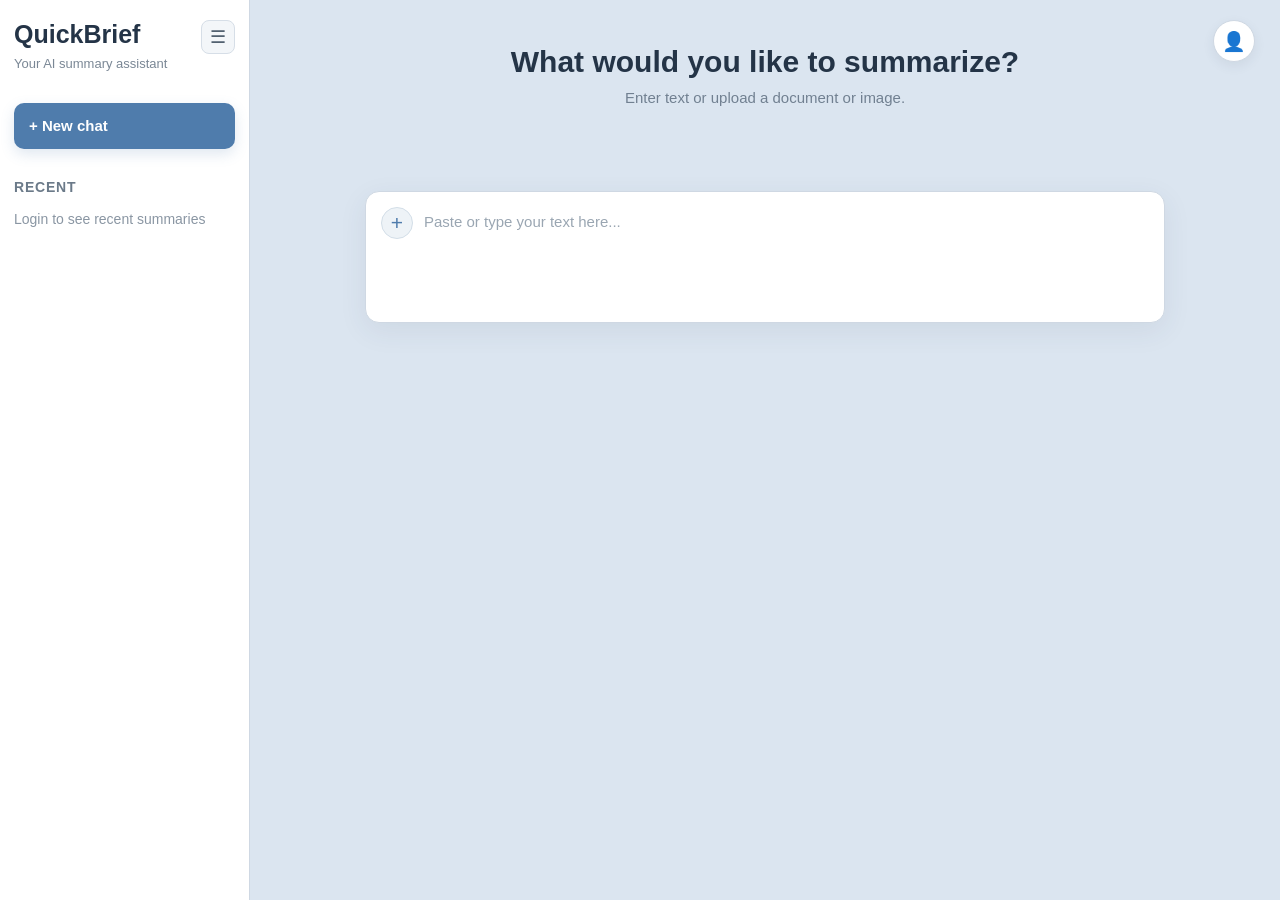
==== commit 7f93d701: "Improve Android mobile responsiveness" ====
--- a/frontend/pages/app.html
+++ b/frontend/pages/app.html
@@ -59,7 +59,7 @@
                     class="new-chat-btn"
                     id="newChatBtn"
                 >
-                    + New Summary
+                    + New chat
                 </button>
 
             </div>
@@ -207,7 +207,7 @@
                         id="documentOption"
                     >
                         📄
-                        <span>Upload Document</span>
+                        <span>file</span>
                     </button>
 
                     <button
@@ -216,7 +216,7 @@
                         id="imageOption"
                     >
                         🖼️
-                        <span>Upload Image</span>
+                        <span>Image</span>
                     </button>
                 </div>
 
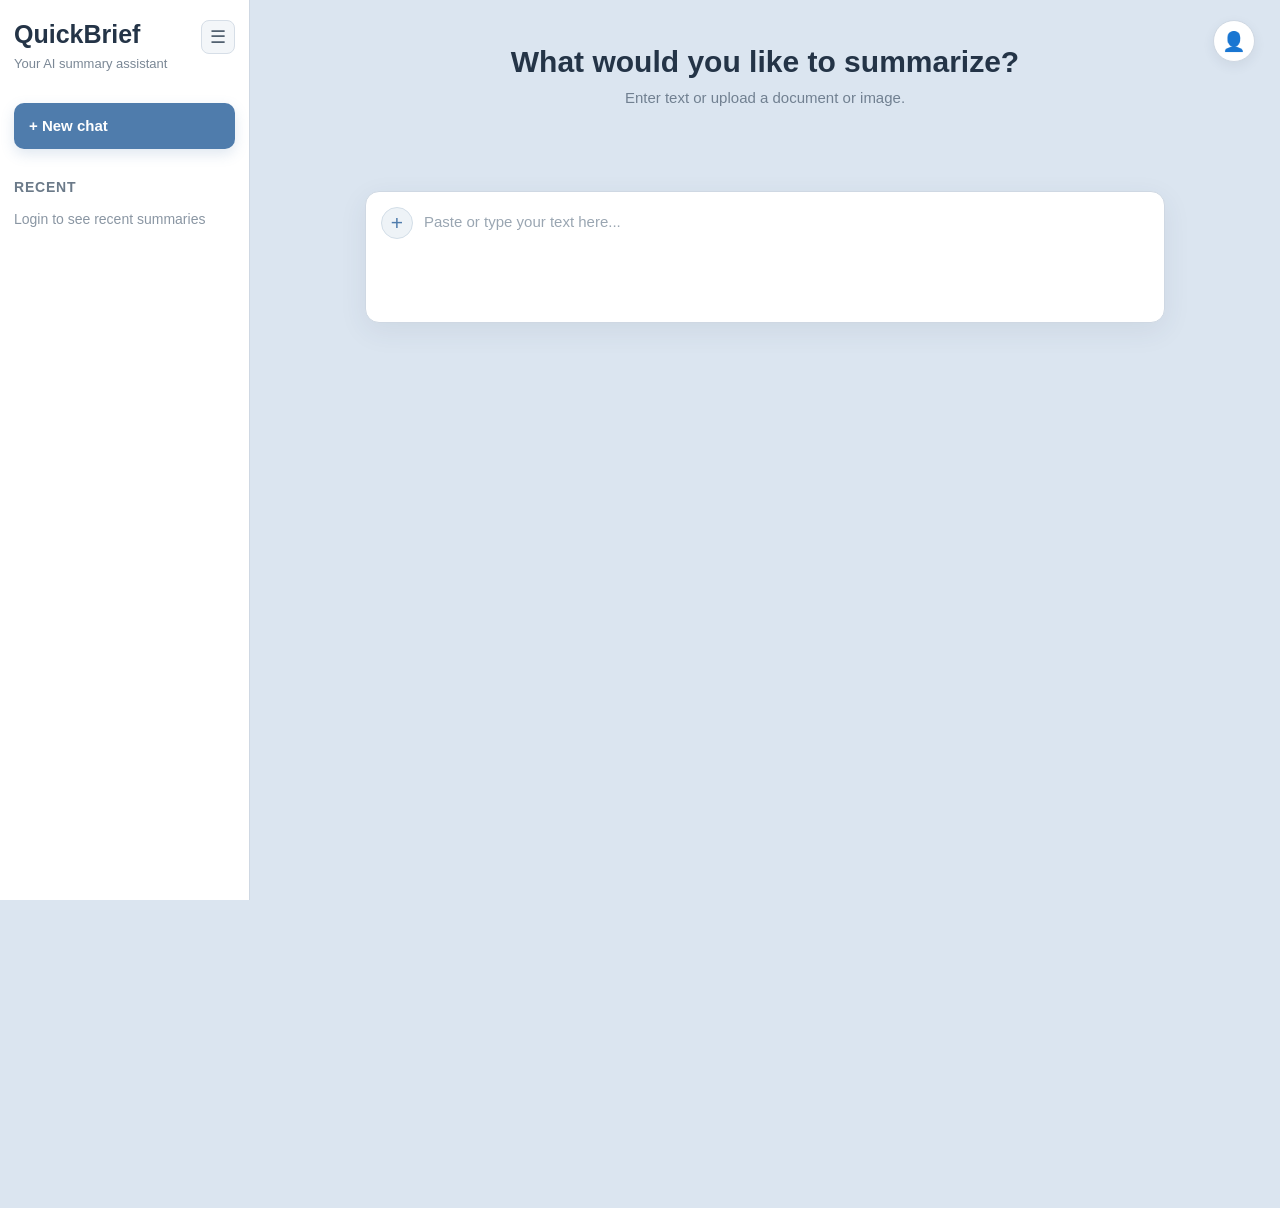
==== commit cf4ba727: "Improve Android mobile responsiveness" ====
--- a/frontend/pages/app.html
+++ b/frontend/pages/app.html
@@ -297,6 +297,84 @@
         </main>
 
     </div>
+        <!-- ========================================
+         FOOTER
+    ======================================== -->
+
+    <footer class="app-footer">
+
+        <div class="footer-content">
+
+            <!-- Brand -->
+            <div class="footer-brand">
+
+                <h2>QuickBrief</h2>
+
+                <p>
+                    AI-powered document summarization
+                    for faster and smarter reading.
+                </p>
+
+            </div>
+
+
+            <!-- Features -->
+            <div class="footer-column">
+
+                <h3>Features</h3>
+
+                <a href="#">Text Summarization</a>
+                <a href="#">Document Summarization</a>
+                <a href="#">Image Summarization</a>
+                <a href="#">AI-Powered Summaries</a>
+
+            </div>
+
+
+            <!-- Supported -->
+            <div class="footer-column">
+
+                <h3>Supported Files</h3>
+
+                <a href="#">PDF Documents</a>
+                <a href="#">Word Documents</a>
+                <a href="#">Text Files</a>
+                <a href="#">JPG & PNG Images</a>
+
+            </div>
+
+
+            <!-- Account -->
+            <div class="footer-column">
+
+                <h3>Account</h3>
+
+                <a href="login.html">Login</a>
+                <a href="register.html">Create Account</a>
+                <a href="#">Summary History</a>
+                <a href="#">Privacy & Security</a>
+
+            </div>
+
+        </div>
+
+
+        <!-- Bottom Footer -->
+
+        <div class="footer-bottom">
+
+            <p>
+                © 2026 QuickBrief. All rights reserved.
+            </p>
+
+            <p>
+                Simplify your content. Save your time.
+            </p>
+
+        </div>
+
+    </footer>
+
 
 
     <!-- ========================================
--- a/frontend/css/app.css
+++ b/frontend/css/app.css
@@ -1157,7 +1157,13 @@
 
     html,
     body {
-        overflow: hidden;
+
+    margin: 0;
+    padding: 0;
+    width: 100%;
+    height: 100%;
+    overflow: hidden;
+
     }
 
     .sidebar {
@@ -1168,7 +1174,8 @@
 
         width: 230px;
         min-width: 230px;
-        height: 100vh;
+        height: 100%;
+        min-height: 100vh;
 
         z-index: 1500;
     }
@@ -1245,4 +1252,207 @@
         min-width: 85px;
     }
 
+}
+
+
+
+/* =========================================================
+   35. QUICKBRIEF FOOTER
+   ========================================================= */
+
+.app-footer {
+
+    width: 100%;
+
+    background: #102b43;
+
+    color: #ffffff;
+
+    padding: 55px 8% 0;
+
+}
+
+
+/* =========================================================
+   FOOTER CONTENT
+   ========================================================= */
+
+.footer-content {
+
+    max-width: 1200px;
+
+    margin: 0 auto;
+
+    display: grid;
+
+    grid-template-columns:
+        2fr
+        1fr
+        1fr
+        1fr;
+
+    gap: 60px;
+
+    padding-bottom: 45px;
+
+}
+
+
+/* =========================================================
+   BRAND
+   ========================================================= */
+
+.footer-brand h2 {
+
+    margin: 0 0 14px;
+
+    font-size: 26px;
+
+    font-weight: 700;
+
+    color: #ffffff;
+
+}
+
+.footer-brand p {
+
+    max-width: 280px;
+
+    margin: 0;
+
+    color: #aebfce;
+
+    font-size: 14px;
+
+    line-height: 1.7;
+
+}
+
+
+/* =========================================================
+   FOOTER COLUMNS
+   ========================================================= */
+
+.footer-column h3 {
+
+    margin: 0 0 18px;
+
+    font-size: 16px;
+
+    font-weight: 600;
+
+    color: #ffffff;
+
+}
+
+.footer-column a {
+
+    display: block;
+
+    width: fit-content;
+
+    margin-bottom: 12px;
+
+    color: #aebfce;
+
+    font-size: 14px;
+
+    text-decoration: none;
+
+    transition: color 0.2s ease;
+
+}
+
+.footer-column a:hover {
+
+    color: #ffffff;
+
+}
+
+
+/* =========================================================
+   FOOTER BOTTOM
+   ========================================================= */
+
+.footer-bottom {
+
+    max-width: 1200px;
+
+    margin: 0 auto;
+
+    padding: 22px 0;
+
+    border-top: 1px solid #294a64;
+
+    display: flex;
+
+    justify-content: space-between;
+
+    align-items: center;
+
+    gap: 20px;
+
+}
+
+.footer-bottom p {
+
+    margin: 0;
+
+    color: #8fa6b9;
+
+    font-size: 13px;
+
+}
+
+
+/* =========================================================
+   FOOTER RESPONSIVE
+   ========================================================= */
+
+@media (max-width: 900px) {
+
+    .footer-content {
+
+        grid-template-columns:
+            1fr
+            1fr;
+
+        gap: 40px;
+
+    }
+
+}
+
+
+@media (max-width: 600px) {
+
+    .app-footer {
+
+        padding:
+            40px
+            25px
+            0;
+
+    }
+
+
+    .footer-content {
+
+        grid-template-columns: 1fr;
+
+        gap: 30px;
+
+    }
+
+
+    .footer-bottom {
+
+        flex-direction: column;
+
+        align-items: flex-start;
+
+        gap: 8px;
+
+    }
+
 }
